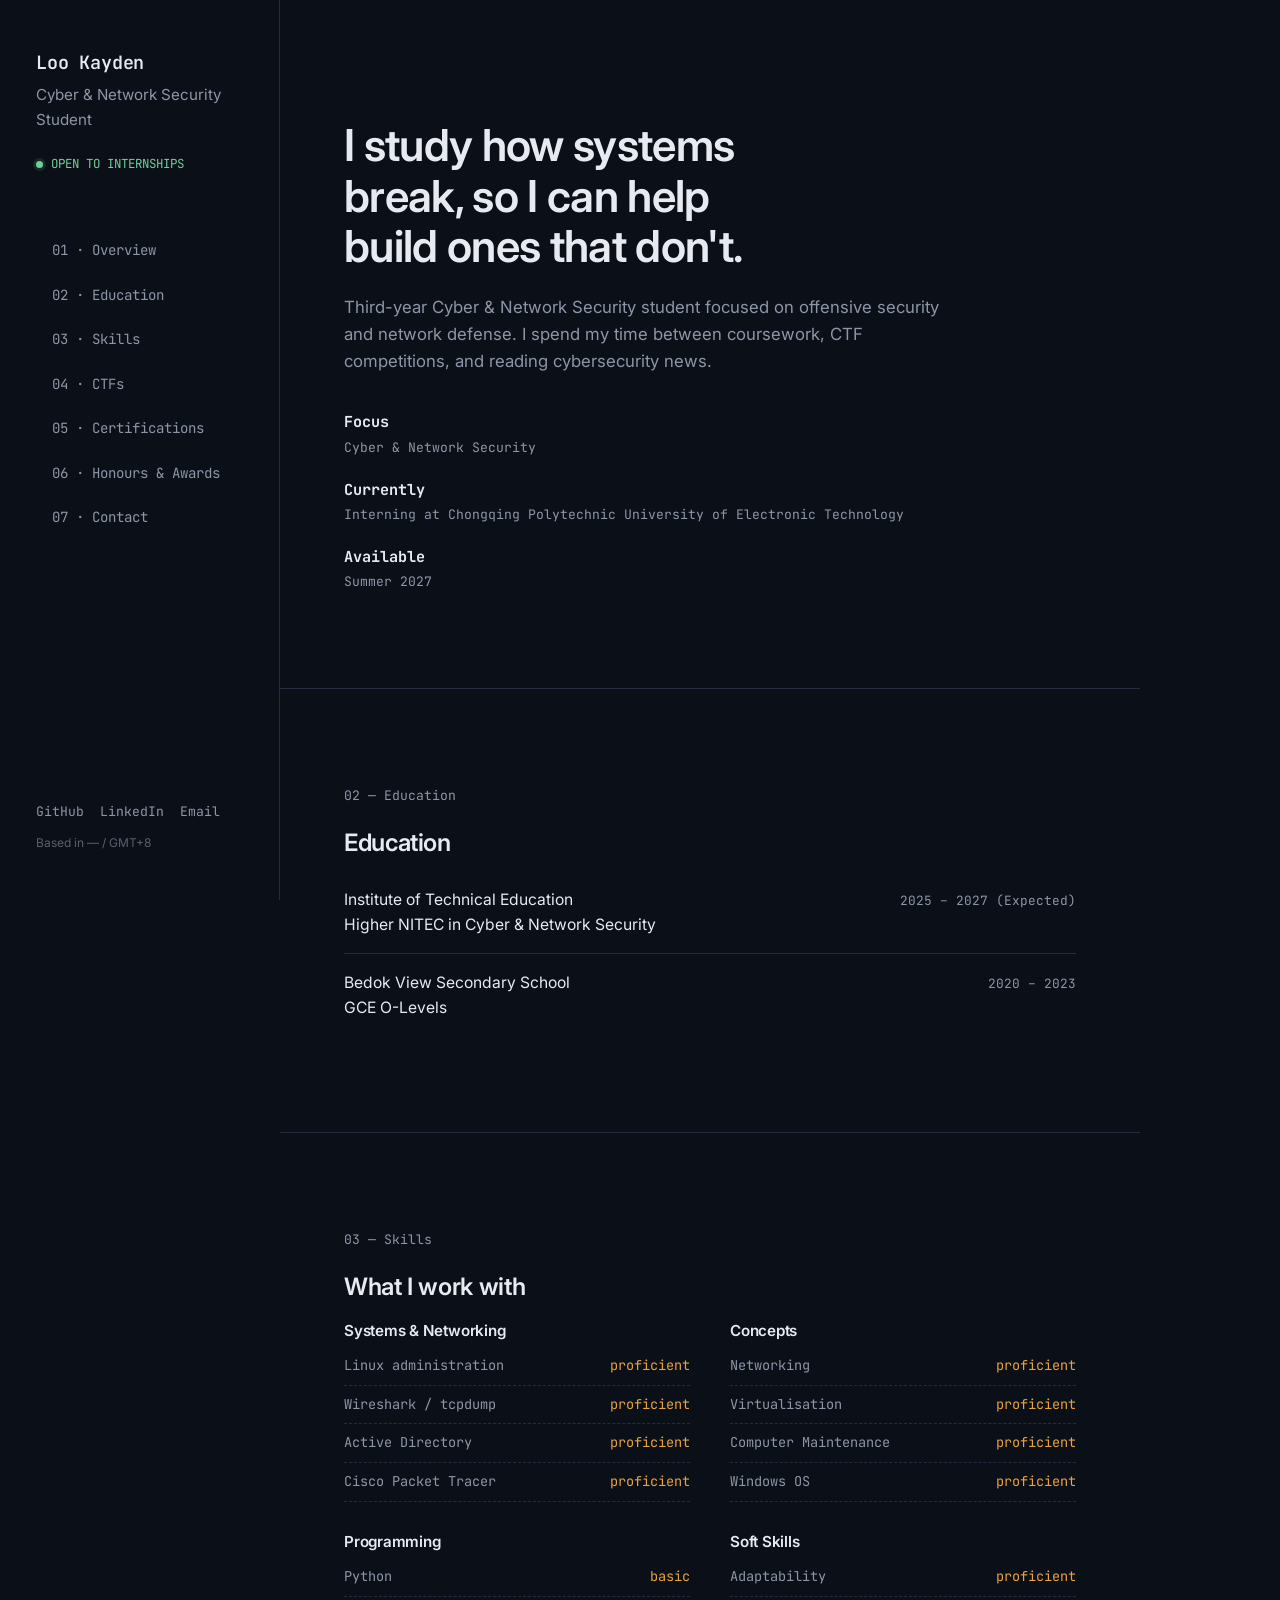
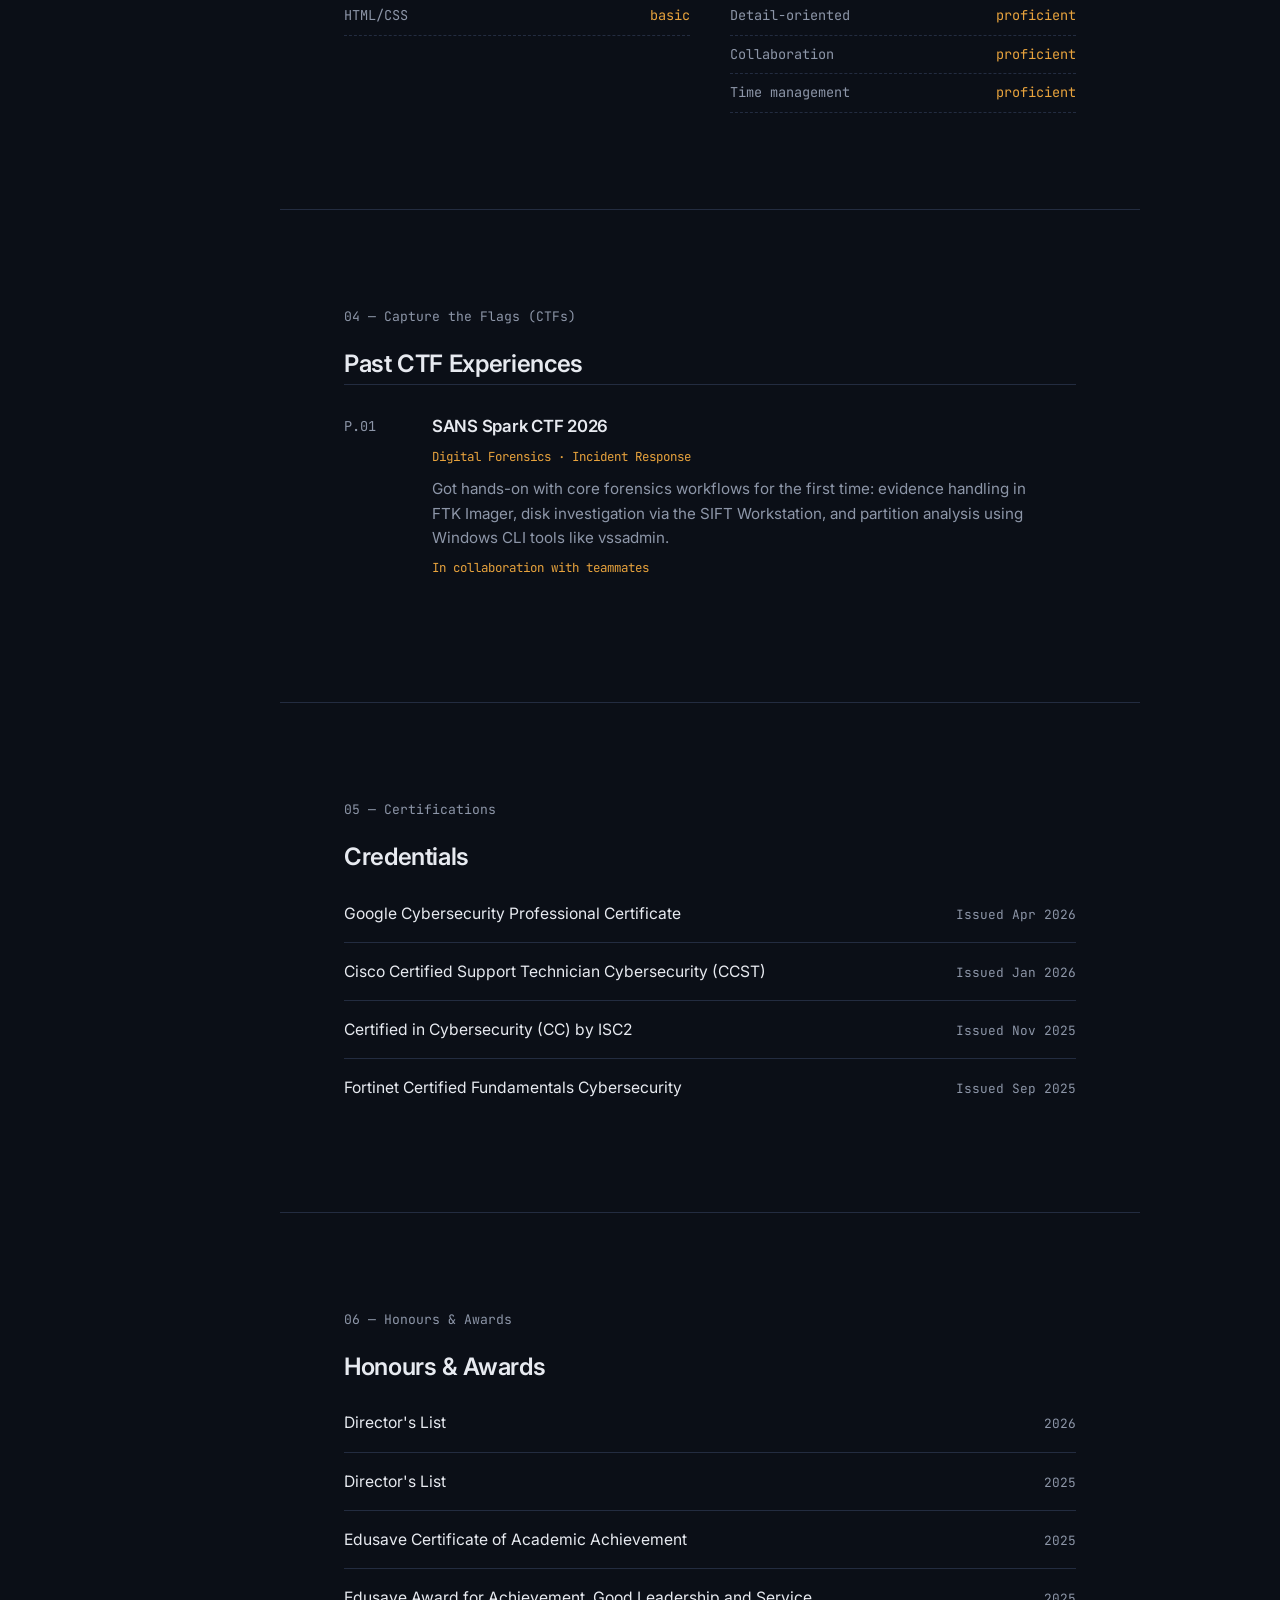
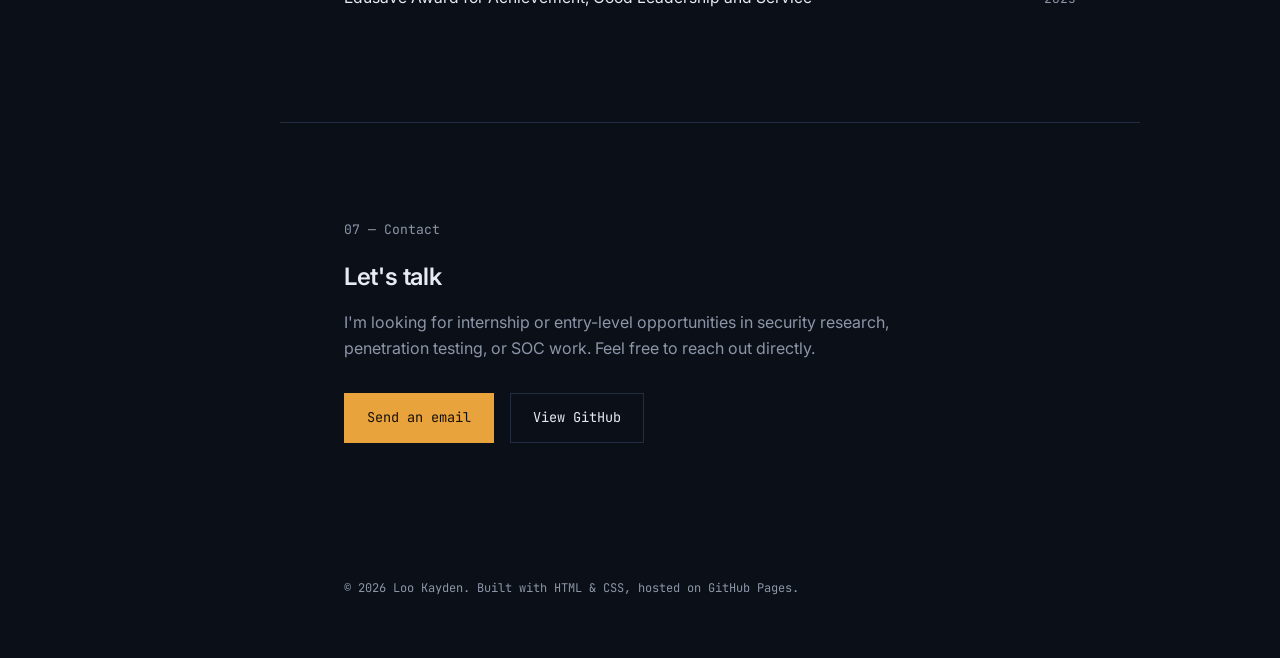
==== index.html @ c2c43629 "Add files via upload" ====
<!DOCTYPE html>
<html lang="en">
<head>
<meta charset="UTF-8">
<meta name="viewport" content="width=device-width, initial-scale=1.0">
<title>Loo Kayden - Cyber & Network Security Student</title>
<meta name="description" content="Portfolio of a cybersecurity student — projects, CTF writeups, and certifications.">
<link rel="preconnect" href="https://fonts.googleapis.com">
<link rel="preconnect" href="https://fonts.gstatic.com" crossorigin>
<link href="https://fonts.googleapis.com/css2?family=JetBrains+Mono:wght@400;500;600;700&family=Inter:wght@400;500;600&display=swap" rel="stylesheet">
<link rel="stylesheet" href="style.css">
</head>
<body>

<div class="layout">

  <!-- SIDEBAR -->
  <aside class="sidebar">
    <div>
      <div class="id-block">
        <div class="name">Loo Kayden</div>
        <div class="role">Cyber & Network Security Student</div>
      </div>
      <div class="status">
        <span class="dot"></span>
        OPEN TO INTERNSHIPS
      </div>

      <nav aria-label="Section navigation">
        <a href="#overview">01 · Overview</a>
        <a href="#education">02 · Education</a>
        <a href="#skills">03 · Skills</a>
        <a href="#projects">04 · CTFs</a>
        <a href="#certifications">05 · Certifications</a>
        <a href="#awards">06 · Honours & Awards</a>
        <a href="#contact">07 · Contact</a>
      </nav>
    </div>

    <div class="sidebar-footer">
      <div class="socials">
        <a href="https://github.com/wxiwxn" target="_blank" rel="noopener">GitHub</a>
        <a href="https://www.linkedin.com/in/kayden-loo" target="_blank" rel="noopener">LinkedIn</a>
        <a href="mailto:luweiwenkayden@gmail.com">Email</a>
      </div>
      <div class="note">Based in — / GMT+8</div>
    </div>
  </aside>

  <!-- MAIN -->
  <main>

    <section id="overview" class="hero">
      <h1>I study how systems break, so I can help build ones that don't.</h1>
      <p>
        Third-year Cyber &amp; Network Security student focused on offensive security
        and network defense. I spend my time between coursework, CTF competitions,
        and reading cybersecurity news.
      </p>

      <div class="hero-meta">
        <div><strong>Focus</strong>Cyber &amp; Network Security</div>
        <div><strong>Currently</strong>Interning at Chongqing Polytechnic University of Electronic Technology</div>
        <div><strong>Available</strong>Summer 2027</div>
      </div>
    </section>

    <section id="education">
      <div class="section-num">02 — Education</div>
      <h2>Education</h2>

      <div class="cert-list">
        <div class="cert">
          <div class="cert-name">Institute of Technical Education <br>
          Higher NITEC in Cyber &amp; Network Security</div>
          <div class="cert-meta">2025 – 2027 (Expected)</div>
        </div>
        <div class="cert">
          <div class="cert-name">Bedok View Secondary School <br>
            GCE O-Levels</div>
          <div class="cert-meta">2020 – 2023</div>
        </div>
      </div>
    </section>

    <section id="skills">
      <div class="section-num">03 — Skills</div>
      <h2>What I work with</h2>

      <div class="skills-grid">
        <div class="skill-group">
          <h3>Systems &amp; Networking</h3>
          <ul>
            <li>Linux administration <span class="level">proficient</span></li>
            <li>Wireshark / tcpdump <span class="level">proficient</span></li>
            <li>Active Directory <span class="level">proficient</span></li>
            <li>Cisco Packet Tracer <span class="level">proficient</span></li>
          </ul>
        </div>
        <div class="skill-group">
          <h3>Concepts</h3>
          <ul>
            <li>Networking <span class="level">proficient</span></li>
            <li>Virtualisation <span class="level">proficient</span></li>
            <li>Computer Maintenance <span class="level">proficient</span></li>
            <li>Windows OS <span class="level">proficient</span></li>
          </ul>
        </div>
        <div class="skill-group">
          <h3>Programming</h3>
          <ul>
            <li>Python <span class="level">basic</span></li>
            <li>HTML/CSS <span class="level">basic</span></li>
          </ul>
        </div>
        <div class="skill-group">
          <h3>Soft Skills</h3>
          <ul>
            <li>Adaptability <span class="level">proficient</span></li>
            <li>Detail-oriented <span class="level">proficient</span></li>
            <li>Collaboration <span class="level">proficient</span></li>
            <li>Time management <span class="level">proficient</span></li>
          </ul>
        </div>
      </div>
    </section>

    <section id="projects">
      <div class="section-num">04 — Capture the Flags (CTFs)</div>
      <h2>Past CTF Experiences</h2>

      <div class="entry">
        <div class="entry-id">P.01</div>
        <div>
          <h3>SANS Spark CTF 2026</h3>
          <div class="stack">Digital Forensics · Incident Response</div>
          <p>
            Got hands-on with core forensics workflows for the first time: evidence handling in FTK
            Imager, disk investigation via the SIFT Workstation, and partition analysis using Windows
            CLI tools like vssadmin.
          </p>
          <div class="stack">In collaboration with teammates</div>
        </div>
      </div>
    </section>

    <section id="certifications">
      <div class="section-num">05 — Certifications</div>
      <h2>Credentials</h2>

      <div class="cert-list">
                <div class="cert">
          <div class="cert-name">Google Cybersecurity Professional Certificate</div>
          <div class="cert-meta">Issued Apr 2026</div>
        </div>
        <div class="cert">
          <div class="cert-name">Cisco Certified Support Technician Cybersecurity (CCST)</div>
          <div class="cert-meta">Issued Jan 2026</div>
        </div>
                <div class="cert">
          <div class="cert-name">Certified in Cybersecurity (CC) by ISC2</div>
          <div class="cert-meta">Issued Nov 2025</div>
        </div>
        <div class="cert">
          <div class="cert-name">Fortinet Certified Fundamentals Cybersecurity</div>
          <div class="cert-meta">Issued Sep 2025</div>
        </div>
      </div>
    </section>

    <section id="awards">
      <div class="section-num">06 — Honours & Awards</div>
      <h2>Honours &amp; Awards</h2>

      <div class="cert-list">
        <div class="cert">
          <div class="cert-name">Director's List</div>
          <div class="cert-meta">2026</div>
        </div>
        <div class="cert">
          <div class="cert-name">Director's List</div>
          <div class="cert-meta">2025</div>
        </div>
        <div class="cert">
          <div class="cert-name">Edusave Certificate of Academic Achievement</div>
          <div class="cert-meta">2025</div>
        </div>
         <div class="cert">
          <div class="cert-name">Edusave Award for Achievement, Good Leadership and Service</div>
          <div class="cert-meta">2025</div>
        </div>
      </div>
    </section>

    <section id="contact" class="contact">
      <div class="section-num">07 — Contact</div>
      <h2>Let's talk</h2>
      <p>
        I'm looking for internship or entry-level opportunities in security research,
        penetration testing, or SOC work. Feel free to reach out directly.
      </p>
      <div class="contact-actions">
        <a class="btn primary" href="mailto:luweiwenkayden@gmail.com">Send an email</a>
        <a class="btn" href="https://github.com/wxiwxn" target="_blank" rel="noopener">View GitHub</a>
      </div>
    </section>

    <footer>
      © 2026 Loo Kayden. Built with HTML &amp; CSS, hosted on GitHub Pages.
    </footer>

  </main>
</div>

</body>
</html>
---- style.css ----
:root {
    --bg: #0B0F17;
    --panel: #121826;
    --panel-2: #161D2C;
    --text: #E7EAF0;
    --text-muted: #8D96A8;
    --line: #232C40;
    --accent: #E8A33D;
    --accent-dim: #E8A33D33;
    --good: #6FCF97;
    --mono: 'JetBrains Mono', ui-monospace, monospace;
    --sans: 'Inter', system-ui, sans-serif;
  }

  * { box-sizing: border-box; margin: 0; padding: 0; }

  html { scroll-behavior: smooth; }

  body {
    background: var(--bg);
    color: var(--text);
    font-family: var(--sans);
    line-height: 1.6;
    font-size: 16px;
    -webkit-font-smoothing: antialiased;
  }

  a { color: inherit; text-decoration: none; }

  ::selection { background: var(--accent-dim); color: var(--text); }

  :focus-visible {
    outline: 2px solid var(--accent);
    outline-offset: 3px;
  }

  .layout {
    display: grid;
    grid-template-columns: 280px 1fr;
    min-height: 100vh;
  }

  /* ---------- SIDEBAR ---------- */

  .sidebar {
    position: sticky;
    top: 0;
    height: 100vh;
    padding: 48px 36px;
    border-right: 1px solid var(--line);
    display: flex;
    flex-direction: column;
    justify-content: space-between;
  }

  .id-block .name {
    font-family: var(--mono);
    font-size: 1.15rem;
    font-weight: 600;
    letter-spacing: -0.01em;
  }

  .id-block .role {
    color: var(--text-muted);
    font-size: 0.95rem;
    margin-top: 6px;
  }

  .status {
    display: flex;
    align-items: center;
    gap: 8px;
    margin-top: 22px;
    font-family: var(--mono);
    font-size: 0.78rem;
    color: var(--good);
  }

  .status .dot {
    width: 7px;
    height: 7px;
    border-radius: 50%;
    background: var(--good);
    box-shadow: 0 0 0 3px #6fcf9722;
  }

  nav {
    margin-top: 56px;
    display: flex;
    flex-direction: column;
    gap: 4px;
  }

  nav a {
    font-family: var(--mono);
    font-size: 0.88rem;
    color: var(--text-muted);
    padding: 9px 0;
    border-left: 2px solid transparent;
    padding-left: 14px;
    transition: color 0.15s ease, border-color 0.15s ease;
  }

  nav a:hover, nav a:focus-visible {
    color: var(--text);
    border-left-color: var(--accent);
  }

  .sidebar-footer {
    display: flex;
    flex-direction: column;
    gap: 10px;
  }

  .socials {
    display: flex;
    gap: 16px;
    font-family: var(--mono);
    font-size: 0.82rem;
  }

  .socials a {
    color: var(--text-muted);
    border-bottom: 1px solid transparent;
  }

  .socials a:hover, .socials a:focus-visible {
    color: var(--accent);
    border-bottom-color: var(--accent);
  }

  .sidebar-footer .note {
    font-size: 0.75rem;
    color: var(--text-muted);
    opacity: 0.6;
  }

  /* ---------- MAIN ---------- */

  main { padding: 0; }

  section {
    padding: 96px 64px;
    border-bottom: 1px solid var(--line);
    max-width: 860px;
  }

  section:last-of-type { border-bottom: none; }

  .section-num {
    font-family: var(--mono);
    color: var(--text-muted);
    font-size: 0.82rem;
    margin-bottom: 18px;
  }

  h1, h2, h3 { font-weight: 600; letter-spacing: -0.015em; }

  /* Hero */

  .hero {
    padding-top: 120px;
    animation: rise 0.6s ease both;
  }

  @keyframes rise {
    from { opacity: 0; transform: translateY(10px); }
    to { opacity: 1; transform: translateY(0); }
  }

  .hero h1 {
    font-size: clamp(2rem, 4vw, 2.75rem);
    max-width: 15ch;
    line-height: 1.15;
  }

  .hero p {
    margin-top: 22px;
    color: var(--text-muted);
    max-width: 56ch;
    font-size: 1.05rem;
  }

.hero-meta {
    margin-top: 36px;
    display: flex;
    flex-direction: column;
    gap: 20px;
    font-family: var(--mono);
    font-size: 0.82rem;
    color: var(--text-muted);
    flex-wrap: wrap;
}

  .hero-meta strong { color: var(--text); display: block; font-size: 0.95rem; margin-bottom: 2px; }

  /* Skills */

  .skills-grid {
    display: grid;
    grid-template-columns: repeat(2, 1fr);
    gap: 28px 40px;
    margin-top: 12px;
  }

  .skill-group h3 {
    font-size: 0.95rem;
    margin-bottom: 12px;
  }

  .skill-group ul {
    list-style: none;
    display: flex;
    flex-direction: column;
    gap: 8px;
  }

  .skill-group li {
    font-family: var(--mono);
    font-size: 0.85rem;
    color: var(--text-muted);
    display: flex;
    justify-content: space-between;
    border-bottom: 1px dashed var(--line);
    padding-bottom: 8px;
  }

  .skill-group li span.level {
    color: var(--accent);
  }

  /* Projects */

  .entry {
    display: grid;
    grid-template-columns: 64px 1fr;
    gap: 24px;
    padding: 28px 0;
    border-top: 1px solid var(--line);
  }

  .entry:first-of-type { border-top: none; padding-top: 8px; }

  .entry-id {
    font-family: var(--mono);
    color: var(--text-muted);
    font-size: 0.85rem;
    padding-top: 3px;
  }

  .entry h3 {
    font-size: 1.05rem;
  }

  .entry .stack {
    font-family: var(--mono);
    font-size: 0.78rem;
    color: var(--accent);
    margin-top: 8px;
  }

  .entry p {
    color: var(--text-muted);
    margin-top: 10px;
    max-width: 62ch;
    font-size: 0.95rem;
  }

  .entry .links {
    margin-top: 12px;
    display: flex;
    gap: 18px;
    font-family: var(--mono);
    font-size: 0.8rem;
  }

  .entry .links a {
    color: var(--text);
    border-bottom: 1px solid var(--line);
  }

  .entry .links a:hover, .entry .links a:focus-visible {
    color: var(--accent);
    border-bottom-color: var(--accent);
  }

  /* Certifications */

  .cert-list {
    margin-top: 8px;
    display: flex;
    flex-direction: column;
  }

  .cert {
    display: flex;
    justify-content: space-between;
    align-items: baseline;
    padding: 16px 0;
    border-top: 1px solid var(--line);
    gap: 20px;
    flex-wrap: wrap;
  }

  .cert:first-child { border-top: none; }

  .cert .cert-name { font-size: 0.98rem; }

  .cert .cert-meta {
    font-family: var(--mono);
    font-size: 0.8rem;
    color: var(--text-muted);
    white-space: nowrap;
  }

  /* Contact */

  .contact p {
    color: var(--text-muted);
    max-width: 56ch;
    margin-top: 14px;
  }

  .contact-actions {
    margin-top: 32px;
    display: flex;
    gap: 16px;
    flex-wrap: wrap;
  }

  .btn {
    font-family: var(--mono);
    font-size: 0.85rem;
    padding: 13px 22px;
    border: 1px solid var(--line);
    display: inline-block;
  }

  .btn.primary {
    background: var(--accent);
    color: #16110A;
    border-color: var(--accent);
  }

  .btn:hover, .btn:focus-visible {
    border-color: var(--accent);
  }

  footer {
    padding: 40px 64px 60px;
    font-family: var(--mono);
    font-size: 0.75rem;
    color: var(--text-muted);
    max-width: 860px;
  }

  /* ---------- MOBILE NAV TOGGLE ---------- */

  .mobile-bar { display: none; }

  /* ---------- RESPONSIVE ---------- */

  @media (max-width: 900px) {
    .layout { grid-template-columns: 1fr; }

    .sidebar {
      position: relative;
      height: auto;
      border-right: none;
      border-bottom: 1px solid var(--line);
      padding: 28px 24px;
    }

    nav {
      margin-top: 28px;
      flex-direction: row;
      flex-wrap: wrap;
      gap: 4px 18px;
    }

    nav a { padding-left: 0; border-left: none; padding: 4px 0; border-bottom: 2px solid transparent; }
    nav a:hover, nav a:focus-visible { border-left: none; border-bottom-color: var(--accent); }

    .sidebar-footer { margin-top: 28px; }

    section { padding: 64px 24px; }

    .hero { padding-top: 20px; }

    .skills-grid { grid-template-columns: 1fr; }

    footer { padding: 32px 24px 48px; }
  }

  @media (prefers-reduced-motion: reduce) {
    html { scroll-behavior: auto; }
    .hero { animation: none; }
  }
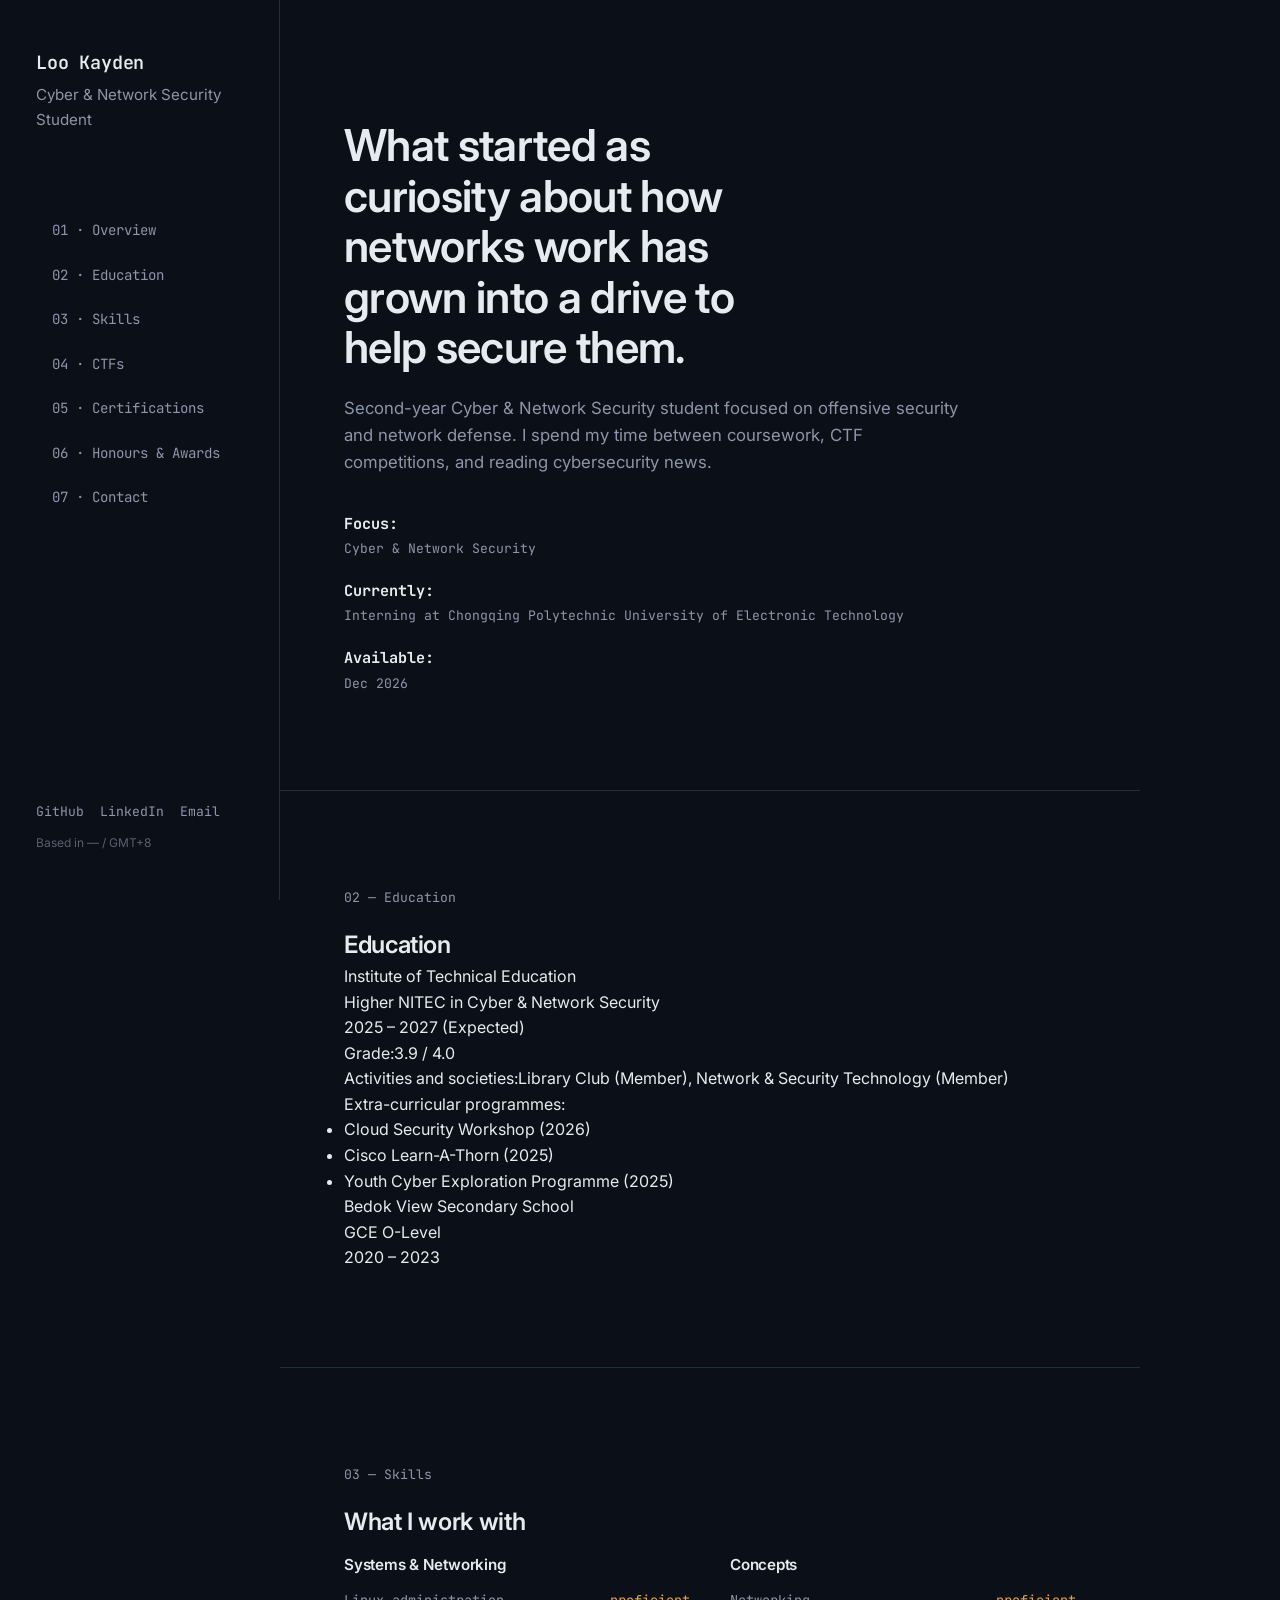
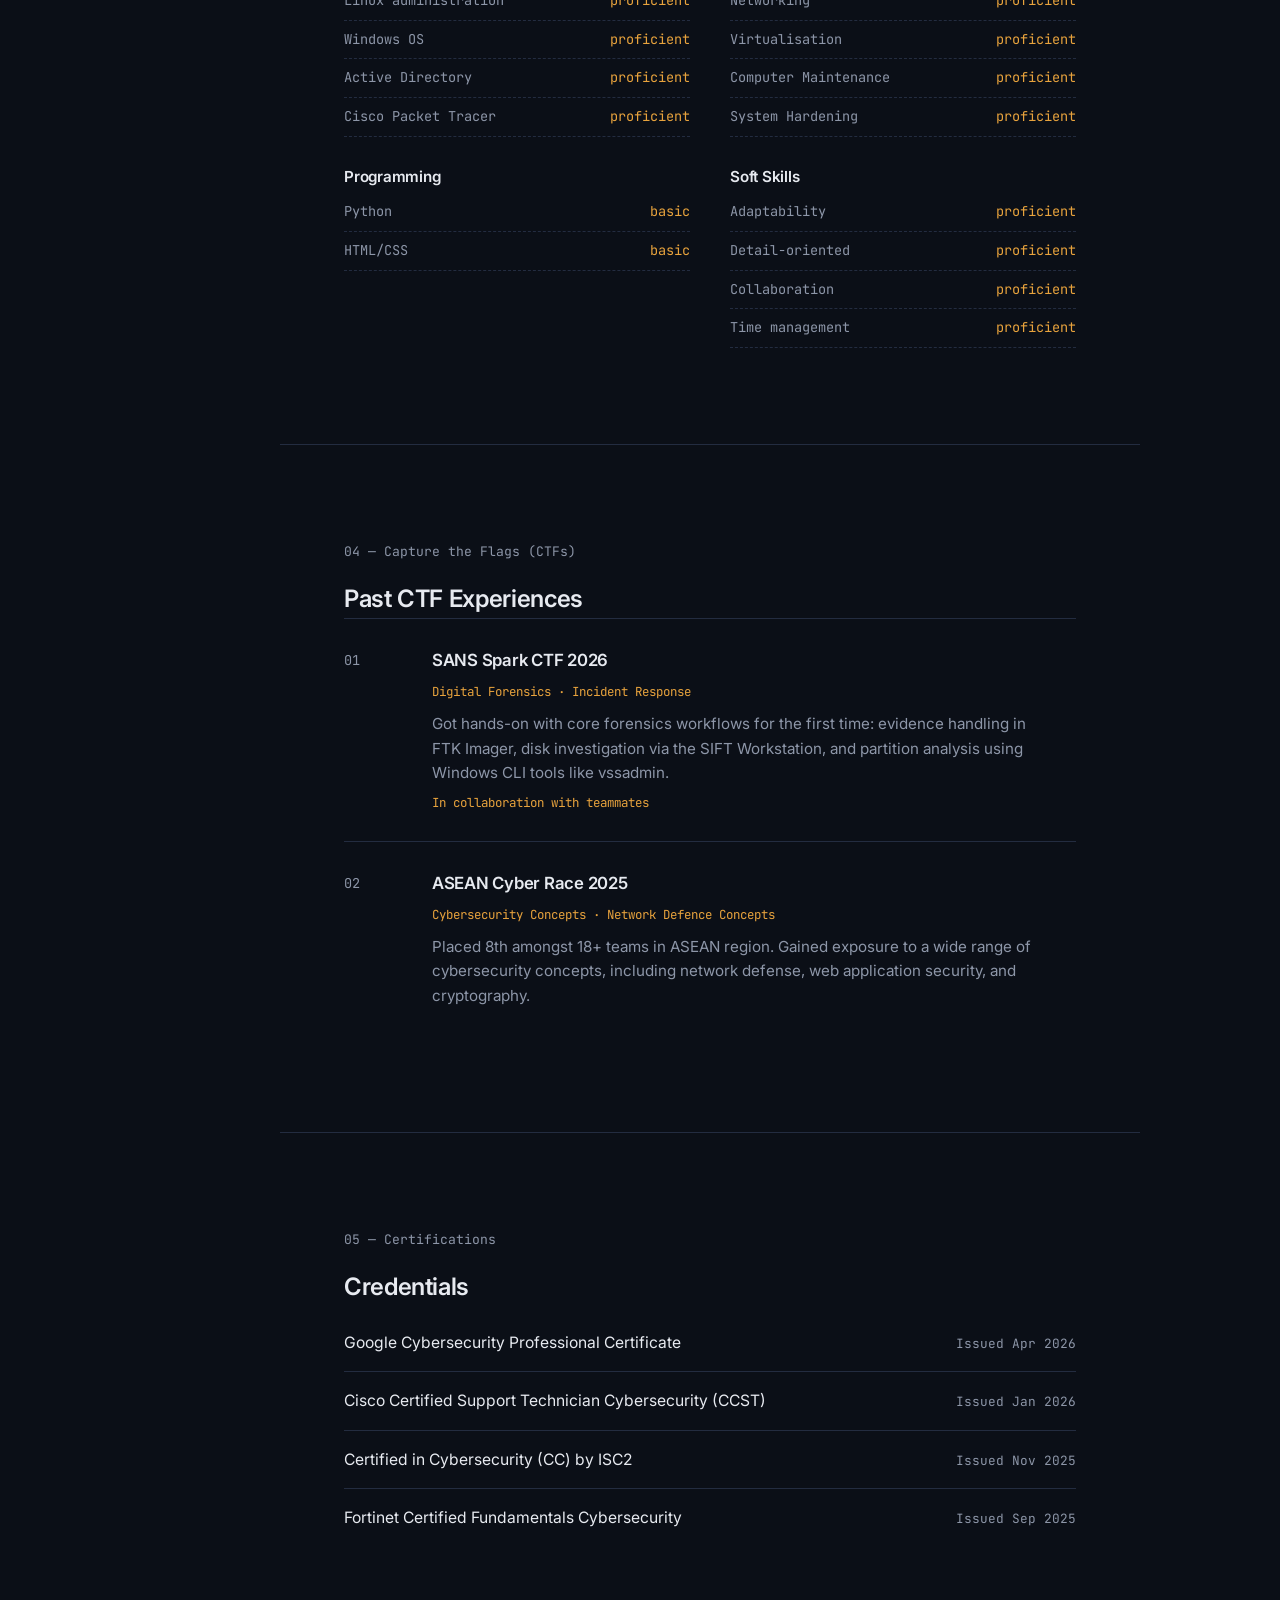
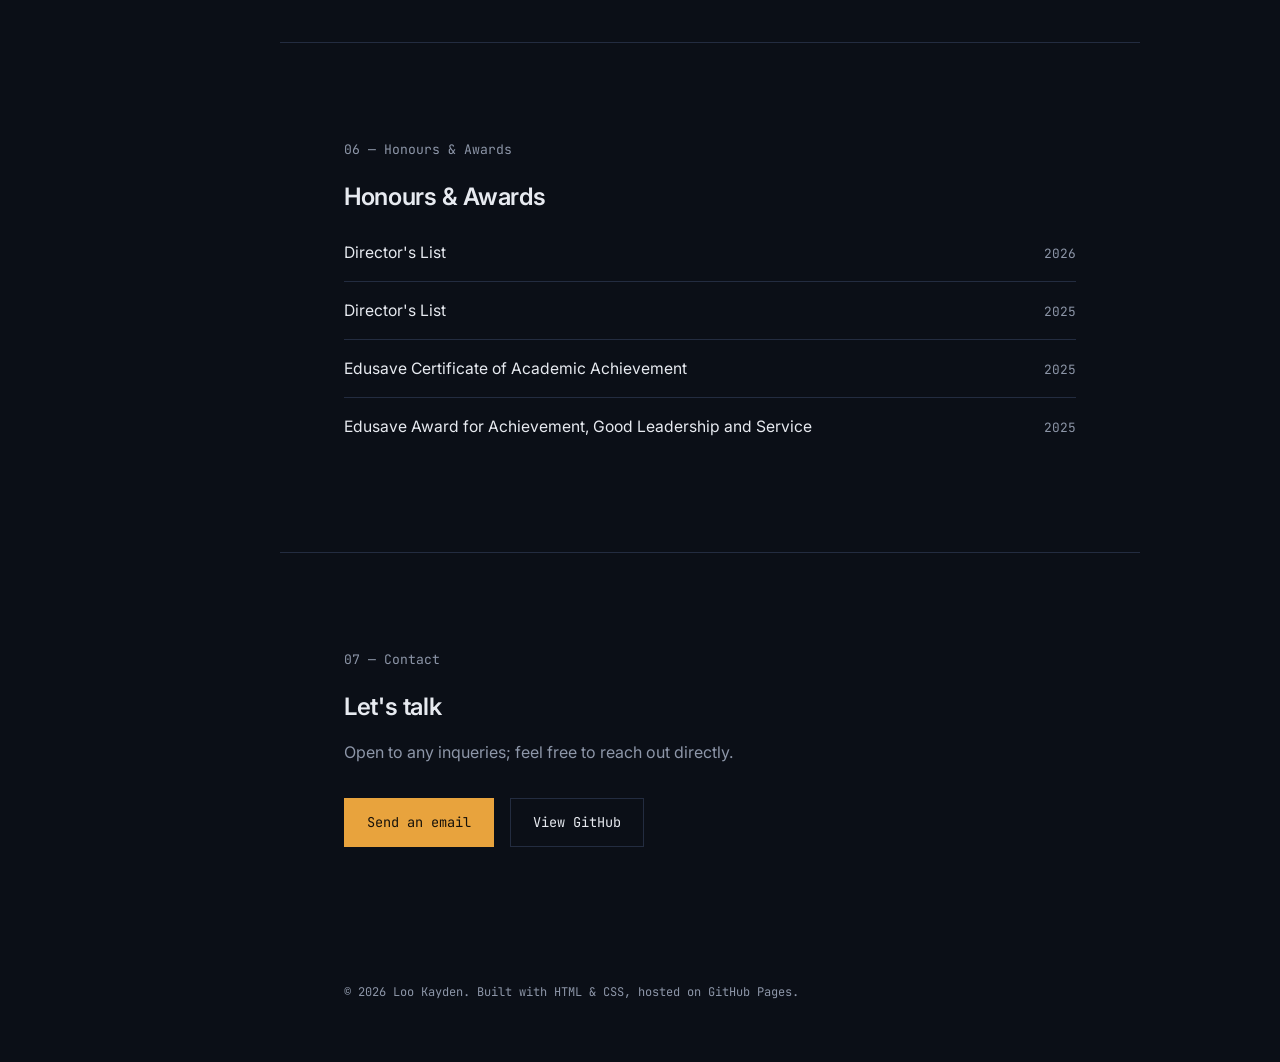
==== commit 0c6579eb: "Update index.html" ====
--- a/index.html
+++ b/index.html
@@ -22,8 +22,8 @@
         <div class="role">Cyber & Network Security Student</div>
       </div>
       <div class="status">
-        <span class="dot"></span>
-        OPEN TO INTERNSHIPS
+        <span class=""></span>
+        
       </div>
 
       <nav aria-label="Section navigation">
@@ -51,17 +51,17 @@
   <main>
 
     <section id="overview" class="hero">
-      <h1>I study how systems break, so I can help build ones that don't.</h1>
+      <h1>What started as curiosity about how networks work has grown into a drive to help secure them.</h1>
       <p>
-        Third-year Cyber &amp; Network Security student focused on offensive security
+        Second-year Cyber &amp; Network Security student focused on offensive security
         and network defense. I spend my time between coursework, CTF competitions,
         and reading cybersecurity news.
       </p>
 
       <div class="hero-meta">
-        <div><strong>Focus</strong>Cyber &amp; Network Security</div>
-        <div><strong>Currently</strong>Interning at Chongqing Polytechnic University of Electronic Technology</div>
-        <div><strong>Available</strong>Summer 2027</div>
+        <div><strong>Focus:</strong>Cyber &amp; Network Security</div>
+        <div><strong>Currently:</strong>Interning at Chongqing Polytechnic University of Electronic Technology</div>
+        <div><strong>Available:</strong>Dec 2026</div>
       </div>
     </section>
 
@@ -69,16 +69,29 @@
       <div class="section-num">02 — Education</div>
       <h2>Education</h2>
 
-      <div class="cert-list">
-        <div class="cert">
-          <div class="cert-name">Institute of Technical Education <br>
-          Higher NITEC in Cyber &amp; Network Security</div>
-          <div class="cert-meta">2025 – 2027 (Expected)</div>
-        </div>
-        <div class="cert">
-          <div class="cert-name">Bedok View Secondary School <br>
-            GCE O-Levels</div>
-          <div class="cert-meta">2020 – 2023</div>
+      <div class="edu-list">
+        <div class="edu-entry">
+          <div class="edu-name">Institute of Technical Education</div>
+          <div class="edu-role">Higher NITEC in Cyber &amp; Network Security</div>
+          <div class="edu-meta">2025 – 2027 (Expected)</div>
+
+          <div class="edu-detail"><span class="edu-label">Grade:</span>3.9 / 4.0</div>
+          <div class="edu-detail"><span class="edu-label">Activities and societies:</span>Library Club (Member), Network &amp; Security Technology (Member)</div>
+
+          <div class="edu-group">
+            <div class="edu-label">Extra-curricular programmes:</div>
+            <ul>
+              <li>Cloud Security Workshop (2026)</li>
+              <li>Cisco Learn-A-Thorn (2025)</li>
+              <li>Youth Cyber Exploration Programme (2025)</li>
+            </ul>
+          </div>
+        </div>
+
+        <div class="edu-entry">
+          <div class="edu-name">Bedok View Secondary School</div>
+          <div class="edu-role">GCE O-Level</div>
+          <div class="edu-meta">2020 – 2023</div>
         </div>
       </div>
     </section>
@@ -92,7 +105,7 @@
           <h3>Systems &amp; Networking</h3>
           <ul>
             <li>Linux administration <span class="level">proficient</span></li>
-            <li>Wireshark / tcpdump <span class="level">proficient</span></li>
+            <li>Windows OS<span class="level">proficient</span></li>
             <li>Active Directory <span class="level">proficient</span></li>
             <li>Cisco Packet Tracer <span class="level">proficient</span></li>
           </ul>
@@ -103,7 +116,7 @@
             <li>Networking <span class="level">proficient</span></li>
             <li>Virtualisation <span class="level">proficient</span></li>
             <li>Computer Maintenance <span class="level">proficient</span></li>
-            <li>Windows OS <span class="level">proficient</span></li>
+            <li>System Hardening <span class="level">proficient</span></li>
           </ul>
         </div>
         <div class="skill-group">
@@ -130,7 +143,7 @@
       <h2>Past CTF Experiences</h2>
 
       <div class="entry">
-        <div class="entry-id">P.01</div>
+        <div class="entry-id">01</div>
         <div>
           <h3>SANS Spark CTF 2026</h3>
           <div class="stack">Digital Forensics · Incident Response</div>
@@ -142,6 +155,18 @@
           <div class="stack">In collaboration with teammates</div>
         </div>
       </div>
+      <div class="entry">
+        <div class="entry-id">02</div>
+        <div>
+          <h3>ASEAN Cyber Race 2025</h3>
+          <div class="stack">Cybersecurity Concepts · Network Defence Concepts</div>
+          <p>
+            Placed 8th amongst 18+ teams in ASEAN region. 
+            Gained exposure to a wide range of cybersecurity concepts,
+            including network defense, web application security, and cryptography.
+          </p>
+        </div>
+      </div>
     </section>
 
     <section id="certifications">
@@ -196,8 +221,7 @@
       <div class="section-num">07 — Contact</div>
       <h2>Let's talk</h2>
       <p>
-        I'm looking for internship or entry-level opportunities in security research,
-        penetration testing, or SOC work. Feel free to reach out directly.
+        Open to any inqueries; feel free to reach out directly.
       </p>
       <div class="contact-actions">
         <a class="btn primary" href="mailto:luweiwenkayden@gmail.com">Send an email</a>
@@ -213,4 +237,4 @@
 </div>
 
 </body>
-</html>+</html>
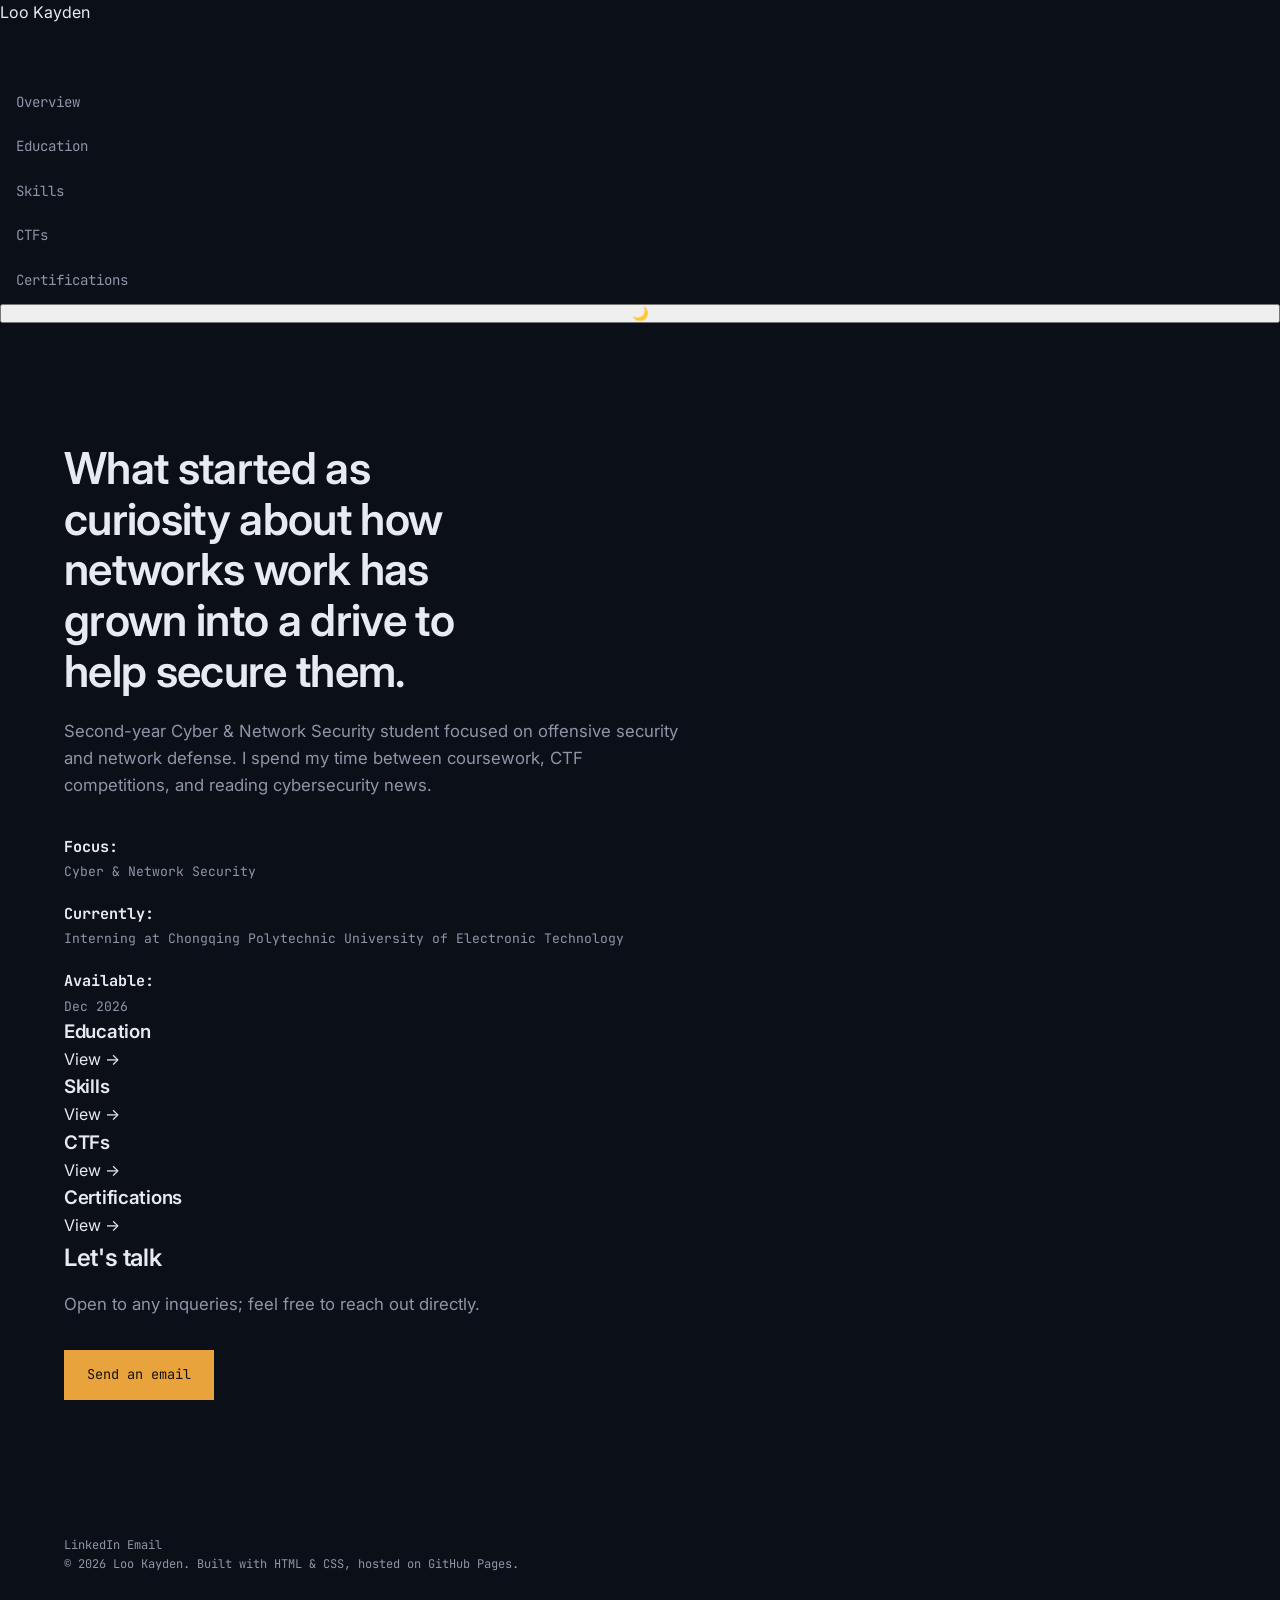
==== commit 7820130e: "Update index.html" ====
--- a/index.html
+++ b/index.html
@@ -3,238 +3,89 @@
 <head>
 <meta charset="UTF-8">
 <meta name="viewport" content="width=device-width, initial-scale=1.0">
-<title>Loo Kayden - Cyber & Network Security Student</title>
+<title>Loo Kayden — Cyber & Network Security Student</title>
 <meta name="description" content="Portfolio of a cybersecurity student — projects, CTF writeups, and certifications.">
 <link rel="preconnect" href="https://fonts.googleapis.com">
 <link rel="preconnect" href="https://fonts.gstatic.com" crossorigin>
 <link href="https://fonts.googleapis.com/css2?family=JetBrains+Mono:wght@400;500;600;700&family=Inter:wght@400;500;600&display=swap" rel="stylesheet">
 <link rel="stylesheet" href="style.css">
+<script>
+  (function () {
+    try {
+      var t = localStorage.getItem('kayden-theme') || 'dark';
+      document.documentElement.setAttribute('data-theme', t);
+    } catch (e) {}
+  })();
+</script>
 </head>
 <body>
 
-<div class="layout">
+<header class="site-header">
+  <a href="index.html" class="brand">Loo Kayden</a>
+  <nav class="top-nav" aria-label="Primary navigation">
+    <a href="index.html" class="active">Overview</a>
+    <a href="education.html">Education</a>
+    <a href="skills.html">Skills</a>
+    <a href="projects.html">CTFs</a>
+    <a href="certifications.html">Certifications</a>
+    <button id="theme-toggle" class="theme-toggle" aria-label="Switch theme">🌙</button>
+  </nav>
+</header>
 
-  <!-- SIDEBAR -->
-  <aside class="sidebar">
-    <div>
-      <div class="id-block">
-        <div class="name">Loo Kayden</div>
-        <div class="role">Cyber & Network Security Student</div>
-      </div>
-      <div class="status">
-        <span class=""></span>
-        
-      </div>
+<main>
+  <section class="page hero">
+    <h1>What started as curiosity about how networks work has grown into a drive to help secure them.</h1>
+    <p>
+      Second-year Cyber &amp; Network Security student focused on offensive security
+      and network defense. I spend my time between coursework, CTF competitions,
+      and reading cybersecurity news.
+    </p>
 
-      <nav aria-label="Section navigation">
-        <a href="#overview">01 · Overview</a>
-        <a href="#education">02 · Education</a>
-        <a href="#skills">03 · Skills</a>
-        <a href="#projects">04 · CTFs</a>
-        <a href="#certifications">05 · Certifications</a>
-        <a href="#awards">06 · Honours & Awards</a>
-        <a href="#contact">07 · Contact</a>
-      </nav>
+    <div class="hero-meta">
+      <div><strong>Focus:</strong>Cyber &amp; Network Security</div>
+      <div><strong>Currently:</strong>Interning at Chongqing Polytechnic University of Electronic Technology</div>
+      <div><strong>Available:</strong>Dec 2026</div>
     </div>
 
-    <div class="sidebar-footer">
-      <div class="socials">
-        <a href="https://github.com/wxiwxn" target="_blank" rel="noopener">GitHub</a>
-        <a href="https://www.linkedin.com/in/kayden-loo" target="_blank" rel="noopener">LinkedIn</a>
-        <a href="mailto:luweiwenkayden@gmail.com">Email</a>
-      </div>
-      <div class="note">Based in — / GMT+8</div>
+    <div class="explore-grid">
+      <a class="explore-card" href="education.html">
+        <h3>Education</h3>
+        <span class="arrow">View →</span>
+      </a>
+      <a class="explore-card" href="skills.html">
+        <h3>Skills</h3>
+        <span class="arrow">View →</span>
+      </a>
+      <a class="explore-card" href="projects.html">
+        <h3>CTFs</h3>
+        <span class="arrow">View →</span>
+      </a>
+      <a class="explore-card" href="certifications.html">
+        <h3>Certifications</h3>
+        <span class="arrow">View →</span>
+      </a>
     </div>
-  </aside>
 
-  <!-- MAIN -->
-  <main>
-
-    <section id="overview" class="hero">
-      <h1>What started as curiosity about how networks work has grown into a drive to help secure them.</h1>
-      <p>
-        Second-year Cyber &amp; Network Security student focused on offensive security
-        and network defense. I spend my time between coursework, CTF competitions,
-        and reading cybersecurity news.
-      </p>
-
-      <div class="hero-meta">
-        <div><strong>Focus:</strong>Cyber &amp; Network Security</div>
-        <div><strong>Currently:</strong>Interning at Chongqing Polytechnic University of Electronic Technology</div>
-        <div><strong>Available:</strong>Dec 2026</div>
-      </div>
-    </section>
-
-    <section id="education">
-      <div class="section-num">02 — Education</div>
-      <h2>Education</h2>
-
-      <div class="edu-list">
-        <div class="edu-entry">
-          <div class="edu-name">Institute of Technical Education</div>
-          <div class="edu-role">Higher NITEC in Cyber &amp; Network Security</div>
-          <div class="edu-meta">2025 – 2027 (Expected)</div>
-
-          <div class="edu-detail"><span class="edu-label">Grade:</span>3.9 / 4.0</div>
-          <div class="edu-detail"><span class="edu-label">Activities and societies:</span>Library Club (Member), Network &amp; Security Technology (Member)</div>
-
-          <div class="edu-group">
-            <div class="edu-label">Extra-curricular programmes:</div>
-            <ul>
-              <li>Cloud Security Workshop (2026)</li>
-              <li>Cisco Learn-A-Thorn (2025)</li>
-              <li>Youth Cyber Exploration Programme (2025)</li>
-            </ul>
-          </div>
-        </div>
-
-        <div class="edu-entry">
-          <div class="edu-name">Bedok View Secondary School</div>
-          <div class="edu-role">GCE O-Level</div>
-          <div class="edu-meta">2020 – 2023</div>
-        </div>
-      </div>
-    </section>
-
-    <section id="skills">
-      <div class="section-num">03 — Skills</div>
-      <h2>What I work with</h2>
-
-      <div class="skills-grid">
-        <div class="skill-group">
-          <h3>Systems &amp; Networking</h3>
-          <ul>
-            <li>Linux administration <span class="level">proficient</span></li>
-            <li>Windows OS<span class="level">proficient</span></li>
-            <li>Active Directory <span class="level">proficient</span></li>
-            <li>Cisco Packet Tracer <span class="level">proficient</span></li>
-          </ul>
-        </div>
-        <div class="skill-group">
-          <h3>Concepts</h3>
-          <ul>
-            <li>Networking <span class="level">proficient</span></li>
-            <li>Virtualisation <span class="level">proficient</span></li>
-            <li>Computer Maintenance <span class="level">proficient</span></li>
-            <li>System Hardening <span class="level">proficient</span></li>
-          </ul>
-        </div>
-        <div class="skill-group">
-          <h3>Programming</h3>
-          <ul>
-            <li>Python <span class="level">basic</span></li>
-            <li>HTML/CSS <span class="level">basic</span></li>
-          </ul>
-        </div>
-        <div class="skill-group">
-          <h3>Soft Skills</h3>
-          <ul>
-            <li>Adaptability <span class="level">proficient</span></li>
-            <li>Detail-oriented <span class="level">proficient</span></li>
-            <li>Collaboration <span class="level">proficient</span></li>
-            <li>Time management <span class="level">proficient</span></li>
-          </ul>
-        </div>
-      </div>
-    </section>
-
-    <section id="projects">
-      <div class="section-num">04 — Capture the Flags (CTFs)</div>
-      <h2>Past CTF Experiences</h2>
-
-      <div class="entry">
-        <div class="entry-id">01</div>
-        <div>
-          <h3>SANS Spark CTF 2026</h3>
-          <div class="stack">Digital Forensics · Incident Response</div>
-          <p>
-            Got hands-on with core forensics workflows for the first time: evidence handling in FTK
-            Imager, disk investigation via the SIFT Workstation, and partition analysis using Windows
-            CLI tools like vssadmin.
-          </p>
-          <div class="stack">In collaboration with teammates</div>
-        </div>
-      </div>
-      <div class="entry">
-        <div class="entry-id">02</div>
-        <div>
-          <h3>ASEAN Cyber Race 2025</h3>
-          <div class="stack">Cybersecurity Concepts · Network Defence Concepts</div>
-          <p>
-            Placed 8th amongst 18+ teams in ASEAN region. 
-            Gained exposure to a wide range of cybersecurity concepts,
-            including network defense, web application security, and cryptography.
-          </p>
-        </div>
-      </div>
-    </section>
-
-    <section id="certifications">
-      <div class="section-num">05 — Certifications</div>
-      <h2>Credentials</h2>
-
-      <div class="cert-list">
-                <div class="cert">
-          <div class="cert-name">Google Cybersecurity Professional Certificate</div>
-          <div class="cert-meta">Issued Apr 2026</div>
-        </div>
-        <div class="cert">
-          <div class="cert-name">Cisco Certified Support Technician Cybersecurity (CCST)</div>
-          <div class="cert-meta">Issued Jan 2026</div>
-        </div>
-                <div class="cert">
-          <div class="cert-name">Certified in Cybersecurity (CC) by ISC2</div>
-          <div class="cert-meta">Issued Nov 2025</div>
-        </div>
-        <div class="cert">
-          <div class="cert-name">Fortinet Certified Fundamentals Cybersecurity</div>
-          <div class="cert-meta">Issued Sep 2025</div>
-        </div>
-      </div>
-    </section>
-
-    <section id="awards">
-      <div class="section-num">06 — Honours & Awards</div>
-      <h2>Honours &amp; Awards</h2>
-
-      <div class="cert-list">
-        <div class="cert">
-          <div class="cert-name">Director's List</div>
-          <div class="cert-meta">2026</div>
-        </div>
-        <div class="cert">
-          <div class="cert-name">Director's List</div>
-          <div class="cert-meta">2025</div>
-        </div>
-        <div class="cert">
-          <div class="cert-name">Edusave Certificate of Academic Achievement</div>
-          <div class="cert-meta">2025</div>
-        </div>
-         <div class="cert">
-          <div class="cert-name">Edusave Award for Achievement, Good Leadership and Service</div>
-          <div class="cert-meta">2025</div>
-        </div>
-      </div>
-    </section>
-
-    <section id="contact" class="contact">
-      <div class="section-num">07 — Contact</div>
+    <div class="page-block contact">
       <h2>Let's talk</h2>
       <p>
         Open to any inqueries; feel free to reach out directly.
       </p>
       <div class="contact-actions">
         <a class="btn primary" href="mailto:luweiwenkayden@gmail.com">Send an email</a>
-        <a class="btn" href="https://github.com/wxiwxn" target="_blank" rel="noopener">View GitHub</a>
       </div>
-    </section>
+    </div>
+  </section>
+</main>
 
-    <footer>
-      © 2026 Loo Kayden. Built with HTML &amp; CSS, hosted on GitHub Pages.
-    </footer>
+<footer class="site-footer">
+  <div class="footer-socials">
+    <a href="https://www.linkedin.com/in/kayden-loo" target="_blank" rel="noopener">LinkedIn</a>
+    <a href="mailto:luweiwenkayden@gmail.com">Email</a>
+  </div>
+  <p>© 2026 Loo Kayden. Built with HTML &amp; CSS, hosted on GitHub Pages.</p>
+</footer>
 
-  </main>
-</div>
-
+<script src="site.js" defer></script>
 </body>
 </html>
--- a/style.css
+++ b/style.css
@@ -313,6 +313,84 @@
     white-space: nowrap;
   }
 
+  /* Education */
+
+  .edu-list {
+    margin-top: 8px;
+    display: flex;
+    flex-direction: column;
+  }
+
+  .edu-entry {
+    padding: 28px 0;
+    border-top: 1px solid var(--line);
+  }
+
+  .edu-entry:first-child { border-top: none; padding-top: 8px; }
+
+  .edu-name {
+    font-size: 1rem;
+    font-weight: 600;
+  }
+
+  .edu-role {
+    color: var(--text-muted);
+    font-size: 0.95rem;
+    margin-top: 4px;
+  }
+
+  .edu-meta {
+    font-family: var(--mono);
+    font-size: 0.8rem;
+    color: var(--text-muted);
+    margin-top: 8px;
+  }
+
+  .edu-detail {
+    margin-top: 16px;
+    font-size: 0.9rem;
+    color: var(--text-muted);
+  }
+
+  .edu-detail .edu-label {
+    color: var(--text);
+    font-weight: 500;
+    margin-right: 8px;
+  }
+
+  .edu-group {
+    margin-top: 18px;
+  }
+
+  .edu-group .edu-label {
+    display: block;
+    font-size: 0.85rem;
+    color: var(--text);
+    font-weight: 500;
+    margin-bottom: 10px;
+  }
+
+  .edu-group ul {
+    list-style: none;
+    display: flex;
+    flex-direction: column;
+    gap: 8px;
+  }
+
+  .edu-group li {
+    font-size: 0.88rem;
+    color: var(--text-muted);
+    padding-left: 16px;
+    position: relative;
+  }
+
+  .edu-group li::before {
+    content: "•";
+    position: absolute;
+    left: 0;
+    color: var(--accent);
+  }
+
   /* Contact */
 
   .contact p {
@@ -395,4 +473,4 @@
   @media (prefers-reduced-motion: reduce) {
     html { scroll-behavior: auto; }
     .hero { animation: none; }
-  }+  }
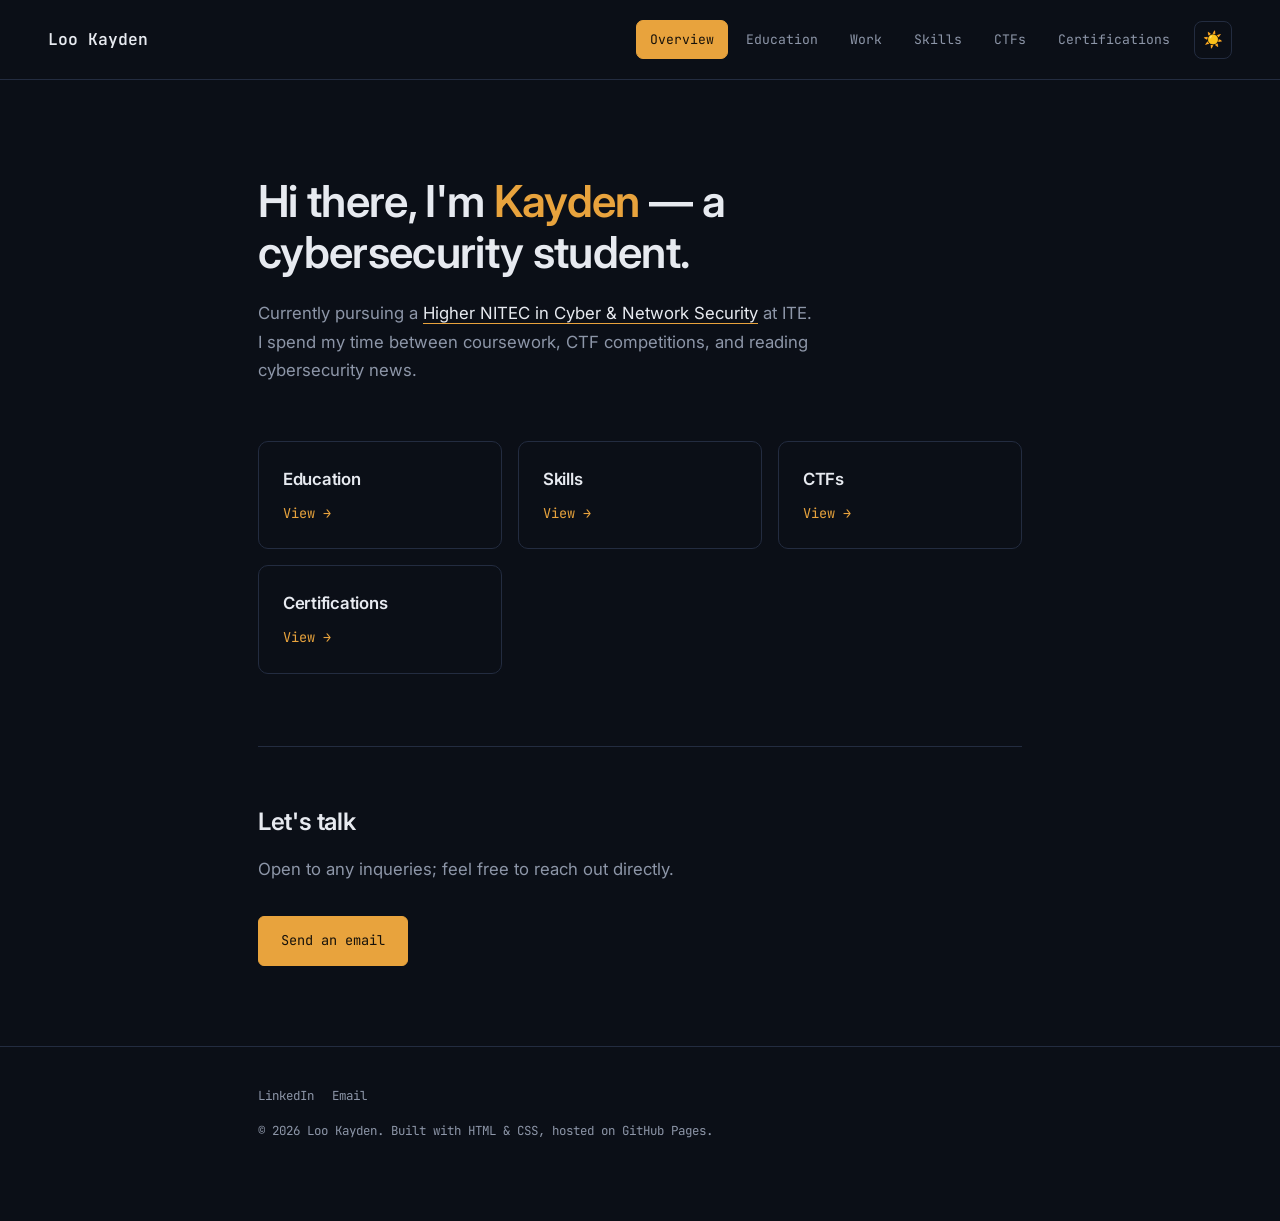
==== commit 33bde585: "Update index.html" ====
--- a/index.html
+++ b/index.html
@@ -25,6 +25,7 @@
   <nav class="top-nav" aria-label="Primary navigation">
     <a href="index.html" class="active">Overview</a>
     <a href="education.html">Education</a>
+    <a href="work.html">Work</a>
     <a href="skills.html">Skills</a>
     <a href="projects.html">CTFs</a>
     <a href="certifications.html">Certifications</a>
@@ -34,18 +35,11 @@
 
 <main>
   <section class="page hero">
-    <h1>What started as curiosity about how networks work has grown into a drive to help secure them.</h1>
+    <h1>Hi there, I'm <span class="accent-text">Kayden</span> — a cybersecurity student.</h1>
     <p>
-      Second-year Cyber &amp; Network Security student focused on offensive security
-      and network defense. I spend my time between coursework, CTF competitions,
-      and reading cybersecurity news.
+      Currently pursuing a <a href="education.html">Higher NITEC in Cyber &amp; Network Security</a> at ITE.<br>
+      I spend my time between coursework, CTF competitions, and reading cybersecurity news.
     </p>
-
-    <div class="hero-meta">
-      <div><strong>Focus:</strong>Cyber &amp; Network Security</div>
-      <div><strong>Currently:</strong>Interning at Chongqing Polytechnic University of Electronic Technology</div>
-      <div><strong>Available:</strong>Dec 2026</div>
-    </div>
 
     <div class="explore-grid">
       <a class="explore-card" href="education.html">
--- a/style.css
+++ b/style.css
@@ -1,476 +1,542 @@
 :root {
-    --bg: #0B0F17;
-    --panel: #121826;
-    --panel-2: #161D2C;
-    --text: #E7EAF0;
-    --text-muted: #8D96A8;
-    --line: #232C40;
-    --accent: #E8A33D;
-    --accent-dim: #E8A33D33;
-    --good: #6FCF97;
-    --mono: 'JetBrains Mono', ui-monospace, monospace;
-    --sans: 'Inter', system-ui, sans-serif;
+  --bg: #0B0F17;
+  --panel: #121826;
+  --panel-2: #161D2C;
+  --text: #E7EAF0;
+  --text-muted: #8D96A8;
+  --line: #232C40;
+  --accent: #E8A33D;
+  --accent-dim: #E8A33D33;
+  --good: #6FCF97;
+  --on-accent: #16110A;
+  --mono: 'JetBrains Mono', ui-monospace, monospace;
+  --sans: 'Inter', system-ui, sans-serif;
+}
+
+:root[data-theme="light"] {
+  --bg: #F7F5F1;
+  --panel: #FFFFFF;
+  --panel-2: #EFECE6;
+  --text: #14181F;
+  --text-muted: #5B6472;
+  --line: #DEDAD2;
+  --accent: #96530C;
+  --accent-dim: #96530C22;
+  --good: #2F9E64;
+  --on-accent: #FFFFFF;
+}
+
+* { box-sizing: border-box; margin: 0; padding: 0; }
+
+html { scroll-behavior: smooth; }
+
+body {
+  background: var(--bg);
+  color: var(--text);
+  font-family: var(--sans);
+  line-height: 1.6;
+  font-size: 16px;
+  -webkit-font-smoothing: antialiased;
+  transition: background-color 0.2s ease, color 0.2s ease;
+}
+
+a { color: inherit; text-decoration: none; }
+
+::selection { background: var(--accent-dim); color: var(--text); }
+
+:focus-visible {
+  outline: 2px solid var(--accent);
+  outline-offset: 3px;
+}
+
+/* ---------- HEADER / TOP NAV ---------- */
+
+.site-header {
+  position: sticky;
+  top: 0;
+  z-index: 20;
+  display: flex;
+  align-items: center;
+  justify-content: space-between;
+  gap: 24px;
+  padding: 20px 48px;
+  border-bottom: 1px solid var(--line);
+  background: var(--bg);
+  transition: background-color 0.2s ease, border-color 0.2s ease;
+}
+
+.brand {
+  font-family: var(--mono);
+  font-weight: 600;
+  font-size: 1.02rem;
+  color: var(--text);
+  white-space: nowrap;
+}
+
+.brand .tag { color: var(--accent); }
+
+.top-nav {
+  display: flex;
+  align-items: center;
+  gap: 4px;
+  flex-wrap: wrap;
+  justify-content: flex-end;
+}
+
+.top-nav a {
+  font-family: var(--mono);
+  font-size: 0.82rem;
+  color: var(--text-muted);
+  padding: 8px 13px;
+  border-radius: 7px;
+  border: 1px solid transparent;
+  transition: color 0.15s ease, border-color 0.15s ease, background-color 0.15s ease;
+}
+
+.top-nav a:hover, .top-nav a:focus-visible {
+  color: var(--text);
+  border-color: var(--line);
+}
+
+.top-nav a.active {
+  color: var(--on-accent);
+  background: var(--accent);
+  border-color: var(--accent);
+}
+
+.theme-toggle {
+  width: 38px;
+  height: 38px;
+  border-radius: 8px;
+  border: 1px solid var(--line);
+  background: transparent;
+  color: var(--text);
+  display: flex;
+  align-items: center;
+  justify-content: center;
+  cursor: pointer;
+  margin-left: 6px;
+  font-size: 1rem;
+  transition: border-color 0.15s ease, color 0.15s ease;
+}
+
+.theme-toggle:hover, .theme-toggle:focus-visible {
+  border-color: var(--accent);
+  color: var(--accent);
+}
+
+/* ---------- PAGE LAYOUT ---------- */
+
+main { display: block; }
+
+.page {
+  max-width: 860px;
+  margin: 0 auto;
+  padding: 96px 48px 80px;
+}
+
+.section-num {
+  font-family: var(--mono);
+  color: var(--text-muted);
+  font-size: 0.82rem;
+  margin-bottom: 18px;
+}
+
+h1, h2, h3 { font-weight: 600; letter-spacing: -0.015em; }
+
+/* Hero (index page) */
+
+.hero { animation: rise 0.6s ease both; }
+
+@keyframes rise {
+  from { opacity: 0; transform: translateY(10px); }
+  to { opacity: 1; transform: translateY(0); }
+}
+
+.hero h1 {
+  font-size: clamp(2rem, 4vw, 2.75rem);
+  max-width: 18ch;
+  line-height: 1.15;
+}
+
+.hero p {
+  margin-top: 22px;
+  color: var(--text-muted);
+  max-width: 60ch;
+  font-size: 1.05rem;
+  line-height: 1.7;
+}
+
+.hero .accent-text { color: var(--accent); }
+
+.hero p a {
+  color: var(--text);
+  border-bottom: 1px solid var(--accent);
+}
+
+.hero p a:hover, .hero p a:focus-visible {
+  color: var(--accent);
+}
+
+.hero-meta {
+  margin-top: 36px;
+  display: flex;
+  flex-direction: column;
+  gap: 20px;
+  font-family: var(--mono);
+  font-size: 0.82rem;
+  color: var(--text-muted);
+  flex-wrap: wrap;
+}
+
+.hero-meta strong { color: var(--text); display: block; font-size: 0.95rem; margin-bottom: 2px; }
+
+/* Explore grid (index page links to other pages) */
+
+.explore-grid {
+  display: grid;
+  grid-template-columns: repeat(auto-fill, minmax(220px, 1fr));
+  gap: 16px;
+  margin-top: 56px;
+}
+
+.explore-card {
+  border: 1px solid var(--line);
+  border-radius: 10px;
+  padding: 24px;
+  display: flex;
+  flex-direction: column;
+  gap: 10px;
+  transition: border-color 0.15s ease, transform 0.15s ease;
+}
+
+.explore-card:hover, .explore-card:focus-visible {
+  border-color: var(--accent);
+  transform: translateY(-2px);
+}
+
+.explore-card .num {
+  font-family: var(--mono);
+  color: var(--text-muted);
+  font-size: 0.78rem;
+}
+
+.explore-card h3 { font-size: 1.05rem; }
+
+.explore-card .arrow {
+  margin-top: auto;
+  color: var(--accent);
+  font-family: var(--mono);
+  font-size: 0.85rem;
+}
+
+/* Skills */
+
+.skills-grid {
+  display: grid;
+  grid-template-columns: repeat(2, 1fr);
+  gap: 28px 40px;
+  margin-top: 12px;
+}
+
+.skill-group h3 {
+  font-size: 0.95rem;
+  margin-bottom: 12px;
+}
+
+.skill-group ul {
+  list-style: none;
+  display: flex;
+  flex-direction: column;
+  gap: 8px;
+}
+
+.skill-group li {
+  font-family: var(--mono);
+  font-size: 0.85rem;
+  color: var(--text-muted);
+  display: flex;
+  justify-content: space-between;
+  border-bottom: 1px dashed var(--line);
+  padding-bottom: 8px;
+}
+
+.skill-group li span.level { color: var(--accent); }
+
+/* Projects */
+
+.entry {
+  display: grid;
+  grid-template-columns: 64px 1fr;
+  gap: 24px;
+  padding: 28px 0;
+  border-top: 1px solid var(--line);
+}
+
+.entry:first-of-type { border-top: none; padding-top: 8px; }
+
+.entry--plain { grid-template-columns: 1fr; }
+
+.entry-id {
+  font-family: var(--mono);
+  color: var(--text-muted);
+  font-size: 0.85rem;
+  padding-top: 3px;
+}
+
+.entry h3 { font-size: 1.05rem; }
+
+.entry .stack {
+  font-family: var(--mono);
+  font-size: 0.78rem;
+  color: var(--accent);
+  margin-top: 8px;
+}
+
+.entry p {
+  color: var(--text-muted);
+  margin-top: 10px;
+  max-width: 62ch;
+  font-size: 0.95rem;
+}
+
+.entry .links {
+  margin-top: 12px;
+  display: flex;
+  gap: 18px;
+  font-family: var(--mono);
+  font-size: 0.8rem;
+}
+
+.entry .links a {
+  color: var(--text);
+  border-bottom: 1px solid var(--line);
+}
+
+.entry .links a:hover, .entry .links a:focus-visible {
+  color: var(--accent);
+  border-bottom-color: var(--accent);
+}
+
+/* Certifications / Awards */
+
+.cert-list {
+  margin-top: 8px;
+  display: flex;
+  flex-direction: column;
+}
+
+.cert {
+  display: flex;
+  justify-content: space-between;
+  align-items: baseline;
+  padding: 16px 0;
+  border-top: 1px solid var(--line);
+  gap: 20px;
+  flex-wrap: wrap;
+}
+
+.cert:first-child { border-top: none; }
+
+.cert .cert-name { font-size: 0.98rem; }
+
+.cert .cert-meta {
+  font-family: var(--mono);
+  font-size: 0.8rem;
+  color: var(--text-muted);
+  white-space: nowrap;
+}
+
+.cert-group + .cert-group { margin-top: 48px; }
+
+.cert-group h3 {
+  font-size: 0.95rem;
+  color: var(--text-muted);
+  margin-bottom: 4px;
+}
+
+.cert-type {
+  display: inline-block;
+  margin-left: 10px;
+  padding: 2px 9px;
+  border: 1px solid var(--line);
+  border-radius: 999px;
+  font-family: var(--mono);
+  font-size: 0.68rem;
+  color: var(--accent);
+  vertical-align: middle;
+  white-space: nowrap;
+}
+
+/* Education */
+
+.edu-list {
+  margin-top: 8px;
+  display: flex;
+  flex-direction: column;
+}
+
+.edu-entry {
+  padding: 28px 0;
+  border-top: 1px solid var(--line);
+}
+
+.edu-entry:first-child { border-top: none; padding-top: 8px; }
+
+.edu-name { font-size: 1rem; font-weight: 600; }
+
+.edu-role {
+  color: var(--text-muted);
+  font-size: 0.95rem;
+  margin-top: 4px;
+}
+
+.edu-meta {
+  font-family: var(--mono);
+  font-size: 0.8rem;
+  color: var(--text-muted);
+  margin-top: 8px;
+}
+
+.edu-detail {
+  margin-top: 16px;
+  font-size: 0.9rem;
+  color: var(--text-muted);
+}
+
+.edu-detail .edu-label {
+  color: var(--text);
+  font-weight: 500;
+  margin-right: 8px;
+}
+
+.edu-group { margin-top: 18px; }
+
+.edu-group .edu-label {
+  display: block;
+  font-size: 0.85rem;
+  color: var(--text);
+  font-weight: 500;
+  margin-bottom: 10px;
+}
+
+.edu-group ul {
+  list-style: none;
+  display: flex;
+  flex-direction: column;
+  gap: 8px;
+}
+
+.edu-group li {
+  font-size: 0.88rem;
+  color: var(--text-muted);
+  padding-left: 16px;
+  position: relative;
+}
+
+.edu-group li::before {
+  content: "•";
+  position: absolute;
+  left: 0;
+  color: var(--accent);
+}
+
+.page-block {
+  margin-top: 72px;
+  padding-top: 56px;
+  border-top: 1px solid var(--line);
+}
+
+/* Contact */
+
+.contact p {
+  color: var(--text-muted);
+  max-width: 56ch;
+  margin-top: 14px;
+}
+
+.contact-actions {
+  margin-top: 32px;
+  display: flex;
+  gap: 16px;
+  flex-wrap: wrap;
+}
+
+.btn {
+  font-family: var(--mono);
+  font-size: 0.85rem;
+  padding: 13px 22px;
+  border: 1px solid var(--line);
+  display: inline-block;
+  border-radius: 6px;
+  color: var(--text);
+}
+
+.btn.primary {
+  background: var(--accent);
+  color: var(--on-accent);
+  border-color: var(--accent);
+}
+
+.btn:hover, .btn:focus-visible { border-color: var(--accent); }
+
+/* Footer */
+
+.site-footer {
+  max-width: 860px;
+  margin: 0 auto;
+  padding: 40px 48px 80px;
+  display: flex;
+  flex-direction: column;
+  gap: 14px;
+  font-family: var(--mono);
+  font-size: 0.78rem;
+  color: var(--text-muted);
+  position: relative;
+}
+
+.site-footer::before {
+  content: "";
+  position: absolute;
+  top: 0;
+  left: 50%;
+  width: 100vw;
+  transform: translateX(-50%);
+  border-top: 1px solid var(--line);
+}
+
+.footer-socials { display: flex; gap: 18px; }
+
+.footer-socials a {
+  color: var(--text-muted);
+  border-bottom: 1px solid transparent;
+}
+
+.footer-socials a:hover, .footer-socials a:focus-visible {
+  color: var(--accent);
+  border-bottom-color: var(--accent);
+}
+
+/* ---------- RESPONSIVE ---------- */
+
+@media (max-width: 900px) {
+  .site-header {
+    flex-direction: column;
+    align-items: flex-start;
+    padding: 20px 24px;
+    gap: 14px;
   }
 
-  * { box-sizing: border-box; margin: 0; padding: 0; }
-
-  html { scroll-behavior: smooth; }
-
-  body {
-    background: var(--bg);
-    color: var(--text);
-    font-family: var(--sans);
-    line-height: 1.6;
-    font-size: 16px;
-    -webkit-font-smoothing: antialiased;
-  }
-
-  a { color: inherit; text-decoration: none; }
-
-  ::selection { background: var(--accent-dim); color: var(--text); }
-
-  :focus-visible {
-    outline: 2px solid var(--accent);
-    outline-offset: 3px;
-  }
-
-  .layout {
-    display: grid;
-    grid-template-columns: 280px 1fr;
-    min-height: 100vh;
-  }
-
-  /* ---------- SIDEBAR ---------- */
-
-  .sidebar {
-    position: sticky;
-    top: 0;
-    height: 100vh;
-    padding: 48px 36px;
-    border-right: 1px solid var(--line);
-    display: flex;
-    flex-direction: column;
-    justify-content: space-between;
-  }
-
-  .id-block .name {
-    font-family: var(--mono);
-    font-size: 1.15rem;
-    font-weight: 600;
-    letter-spacing: -0.01em;
-  }
-
-  .id-block .role {
-    color: var(--text-muted);
-    font-size: 0.95rem;
-    margin-top: 6px;
-  }
-
-  .status {
-    display: flex;
-    align-items: center;
-    gap: 8px;
-    margin-top: 22px;
-    font-family: var(--mono);
-    font-size: 0.78rem;
-    color: var(--good);
-  }
-
-  .status .dot {
-    width: 7px;
-    height: 7px;
-    border-radius: 50%;
-    background: var(--good);
-    box-shadow: 0 0 0 3px #6fcf9722;
-  }
-
-  nav {
-    margin-top: 56px;
-    display: flex;
-    flex-direction: column;
-    gap: 4px;
-  }
-
-  nav a {
-    font-family: var(--mono);
-    font-size: 0.88rem;
-    color: var(--text-muted);
-    padding: 9px 0;
-    border-left: 2px solid transparent;
-    padding-left: 14px;
-    transition: color 0.15s ease, border-color 0.15s ease;
-  }
-
-  nav a:hover, nav a:focus-visible {
-    color: var(--text);
-    border-left-color: var(--accent);
-  }
-
-  .sidebar-footer {
-    display: flex;
-    flex-direction: column;
-    gap: 10px;
-  }
-
-  .socials {
-    display: flex;
-    gap: 16px;
-    font-family: var(--mono);
-    font-size: 0.82rem;
-  }
-
-  .socials a {
-    color: var(--text-muted);
-    border-bottom: 1px solid transparent;
-  }
-
-  .socials a:hover, .socials a:focus-visible {
-    color: var(--accent);
-    border-bottom-color: var(--accent);
-  }
-
-  .sidebar-footer .note {
-    font-size: 0.75rem;
-    color: var(--text-muted);
-    opacity: 0.6;
-  }
-
-  /* ---------- MAIN ---------- */
-
-  main { padding: 0; }
-
-  section {
-    padding: 96px 64px;
-    border-bottom: 1px solid var(--line);
-    max-width: 860px;
-  }
-
-  section:last-of-type { border-bottom: none; }
-
-  .section-num {
-    font-family: var(--mono);
-    color: var(--text-muted);
-    font-size: 0.82rem;
-    margin-bottom: 18px;
-  }
-
-  h1, h2, h3 { font-weight: 600; letter-spacing: -0.015em; }
-
-  /* Hero */
-
-  .hero {
-    padding-top: 120px;
-    animation: rise 0.6s ease both;
-  }
-
-  @keyframes rise {
-    from { opacity: 0; transform: translateY(10px); }
-    to { opacity: 1; transform: translateY(0); }
-  }
-
-  .hero h1 {
-    font-size: clamp(2rem, 4vw, 2.75rem);
-    max-width: 15ch;
-    line-height: 1.15;
-  }
-
-  .hero p {
-    margin-top: 22px;
-    color: var(--text-muted);
-    max-width: 56ch;
-    font-size: 1.05rem;
-  }
-
-.hero-meta {
-    margin-top: 36px;
-    display: flex;
-    flex-direction: column;
-    gap: 20px;
-    font-family: var(--mono);
-    font-size: 0.82rem;
-    color: var(--text-muted);
-    flex-wrap: wrap;
-}
-
-  .hero-meta strong { color: var(--text); display: block; font-size: 0.95rem; margin-bottom: 2px; }
-
-  /* Skills */
-
-  .skills-grid {
-    display: grid;
-    grid-template-columns: repeat(2, 1fr);
-    gap: 28px 40px;
-    margin-top: 12px;
-  }
-
-  .skill-group h3 {
-    font-size: 0.95rem;
-    margin-bottom: 12px;
-  }
-
-  .skill-group ul {
-    list-style: none;
-    display: flex;
-    flex-direction: column;
-    gap: 8px;
-  }
-
-  .skill-group li {
-    font-family: var(--mono);
-    font-size: 0.85rem;
-    color: var(--text-muted);
-    display: flex;
-    justify-content: space-between;
-    border-bottom: 1px dashed var(--line);
-    padding-bottom: 8px;
-  }
-
-  .skill-group li span.level {
-    color: var(--accent);
-  }
-
-  /* Projects */
-
-  .entry {
-    display: grid;
-    grid-template-columns: 64px 1fr;
-    gap: 24px;
-    padding: 28px 0;
-    border-top: 1px solid var(--line);
-  }
-
-  .entry:first-of-type { border-top: none; padding-top: 8px; }
-
-  .entry-id {
-    font-family: var(--mono);
-    color: var(--text-muted);
-    font-size: 0.85rem;
-    padding-top: 3px;
-  }
-
-  .entry h3 {
-    font-size: 1.05rem;
-  }
-
-  .entry .stack {
-    font-family: var(--mono);
-    font-size: 0.78rem;
-    color: var(--accent);
-    margin-top: 8px;
-  }
-
-  .entry p {
-    color: var(--text-muted);
-    margin-top: 10px;
-    max-width: 62ch;
-    font-size: 0.95rem;
-  }
-
-  .entry .links {
-    margin-top: 12px;
-    display: flex;
-    gap: 18px;
-    font-family: var(--mono);
-    font-size: 0.8rem;
-  }
-
-  .entry .links a {
-    color: var(--text);
-    border-bottom: 1px solid var(--line);
-  }
-
-  .entry .links a:hover, .entry .links a:focus-visible {
-    color: var(--accent);
-    border-bottom-color: var(--accent);
-  }
-
-  /* Certifications */
-
-  .cert-list {
-    margin-top: 8px;
-    display: flex;
-    flex-direction: column;
-  }
-
-  .cert {
-    display: flex;
-    justify-content: space-between;
-    align-items: baseline;
-    padding: 16px 0;
-    border-top: 1px solid var(--line);
-    gap: 20px;
-    flex-wrap: wrap;
-  }
-
-  .cert:first-child { border-top: none; }
-
-  .cert .cert-name { font-size: 0.98rem; }
-
-  .cert .cert-meta {
-    font-family: var(--mono);
-    font-size: 0.8rem;
-    color: var(--text-muted);
-    white-space: nowrap;
-  }
-
-  /* Education */
-
-  .edu-list {
-    margin-top: 8px;
-    display: flex;
-    flex-direction: column;
-  }
-
-  .edu-entry {
-    padding: 28px 0;
-    border-top: 1px solid var(--line);
-  }
-
-  .edu-entry:first-child { border-top: none; padding-top: 8px; }
-
-  .edu-name {
-    font-size: 1rem;
-    font-weight: 600;
-  }
-
-  .edu-role {
-    color: var(--text-muted);
-    font-size: 0.95rem;
-    margin-top: 4px;
-  }
-
-  .edu-meta {
-    font-family: var(--mono);
-    font-size: 0.8rem;
-    color: var(--text-muted);
-    margin-top: 8px;
-  }
-
-  .edu-detail {
-    margin-top: 16px;
-    font-size: 0.9rem;
-    color: var(--text-muted);
-  }
-
-  .edu-detail .edu-label {
-    color: var(--text);
-    font-weight: 500;
-    margin-right: 8px;
-  }
-
-  .edu-group {
-    margin-top: 18px;
-  }
-
-  .edu-group .edu-label {
-    display: block;
-    font-size: 0.85rem;
-    color: var(--text);
-    font-weight: 500;
-    margin-bottom: 10px;
-  }
-
-  .edu-group ul {
-    list-style: none;
-    display: flex;
-    flex-direction: column;
-    gap: 8px;
-  }
-
-  .edu-group li {
-    font-size: 0.88rem;
-    color: var(--text-muted);
-    padding-left: 16px;
-    position: relative;
-  }
-
-  .edu-group li::before {
-    content: "•";
-    position: absolute;
-    left: 0;
-    color: var(--accent);
-  }
-
-  /* Contact */
-
-  .contact p {
-    color: var(--text-muted);
-    max-width: 56ch;
-    margin-top: 14px;
-  }
-
-  .contact-actions {
-    margin-top: 32px;
-    display: flex;
-    gap: 16px;
-    flex-wrap: wrap;
-  }
-
-  .btn {
-    font-family: var(--mono);
-    font-size: 0.85rem;
-    padding: 13px 22px;
-    border: 1px solid var(--line);
-    display: inline-block;
-  }
-
-  .btn.primary {
-    background: var(--accent);
-    color: #16110A;
-    border-color: var(--accent);
-  }
-
-  .btn:hover, .btn:focus-visible {
-    border-color: var(--accent);
-  }
-
-  footer {
-    padding: 40px 64px 60px;
-    font-family: var(--mono);
-    font-size: 0.75rem;
-    color: var(--text-muted);
-    max-width: 860px;
-  }
-
-  /* ---------- MOBILE NAV TOGGLE ---------- */
-
-  .mobile-bar { display: none; }
-
-  /* ---------- RESPONSIVE ---------- */
-
-  @media (max-width: 900px) {
-    .layout { grid-template-columns: 1fr; }
-
-    .sidebar {
-      position: relative;
-      height: auto;
-      border-right: none;
-      border-bottom: 1px solid var(--line);
-      padding: 28px 24px;
-    }
-
-    nav {
-      margin-top: 28px;
-      flex-direction: row;
-      flex-wrap: wrap;
-      gap: 4px 18px;
-    }
-
-    nav a { padding-left: 0; border-left: none; padding: 4px 0; border-bottom: 2px solid transparent; }
-    nav a:hover, nav a:focus-visible { border-left: none; border-bottom-color: var(--accent); }
-
-    .sidebar-footer { margin-top: 28px; }
-
-    section { padding: 64px 24px; }
-
-    .hero { padding-top: 20px; }
-
-    .skills-grid { grid-template-columns: 1fr; }
-
-    footer { padding: 32px 24px 48px; }
-  }
-
-  @media (prefers-reduced-motion: reduce) {
-    html { scroll-behavior: auto; }
-    .hero { animation: none; }
-  }
+  .top-nav { justify-content: flex-start; }
+
+  .page { padding: 56px 24px 64px; }
+
+  .skills-grid { grid-template-columns: 1fr; }
+
+  .site-footer { padding: 32px 24px 64px; }
+}
+
+@media (prefers-reduced-motion: reduce) {
+  html { scroll-behavior: auto; }
+  .hero { animation: none; }
+}
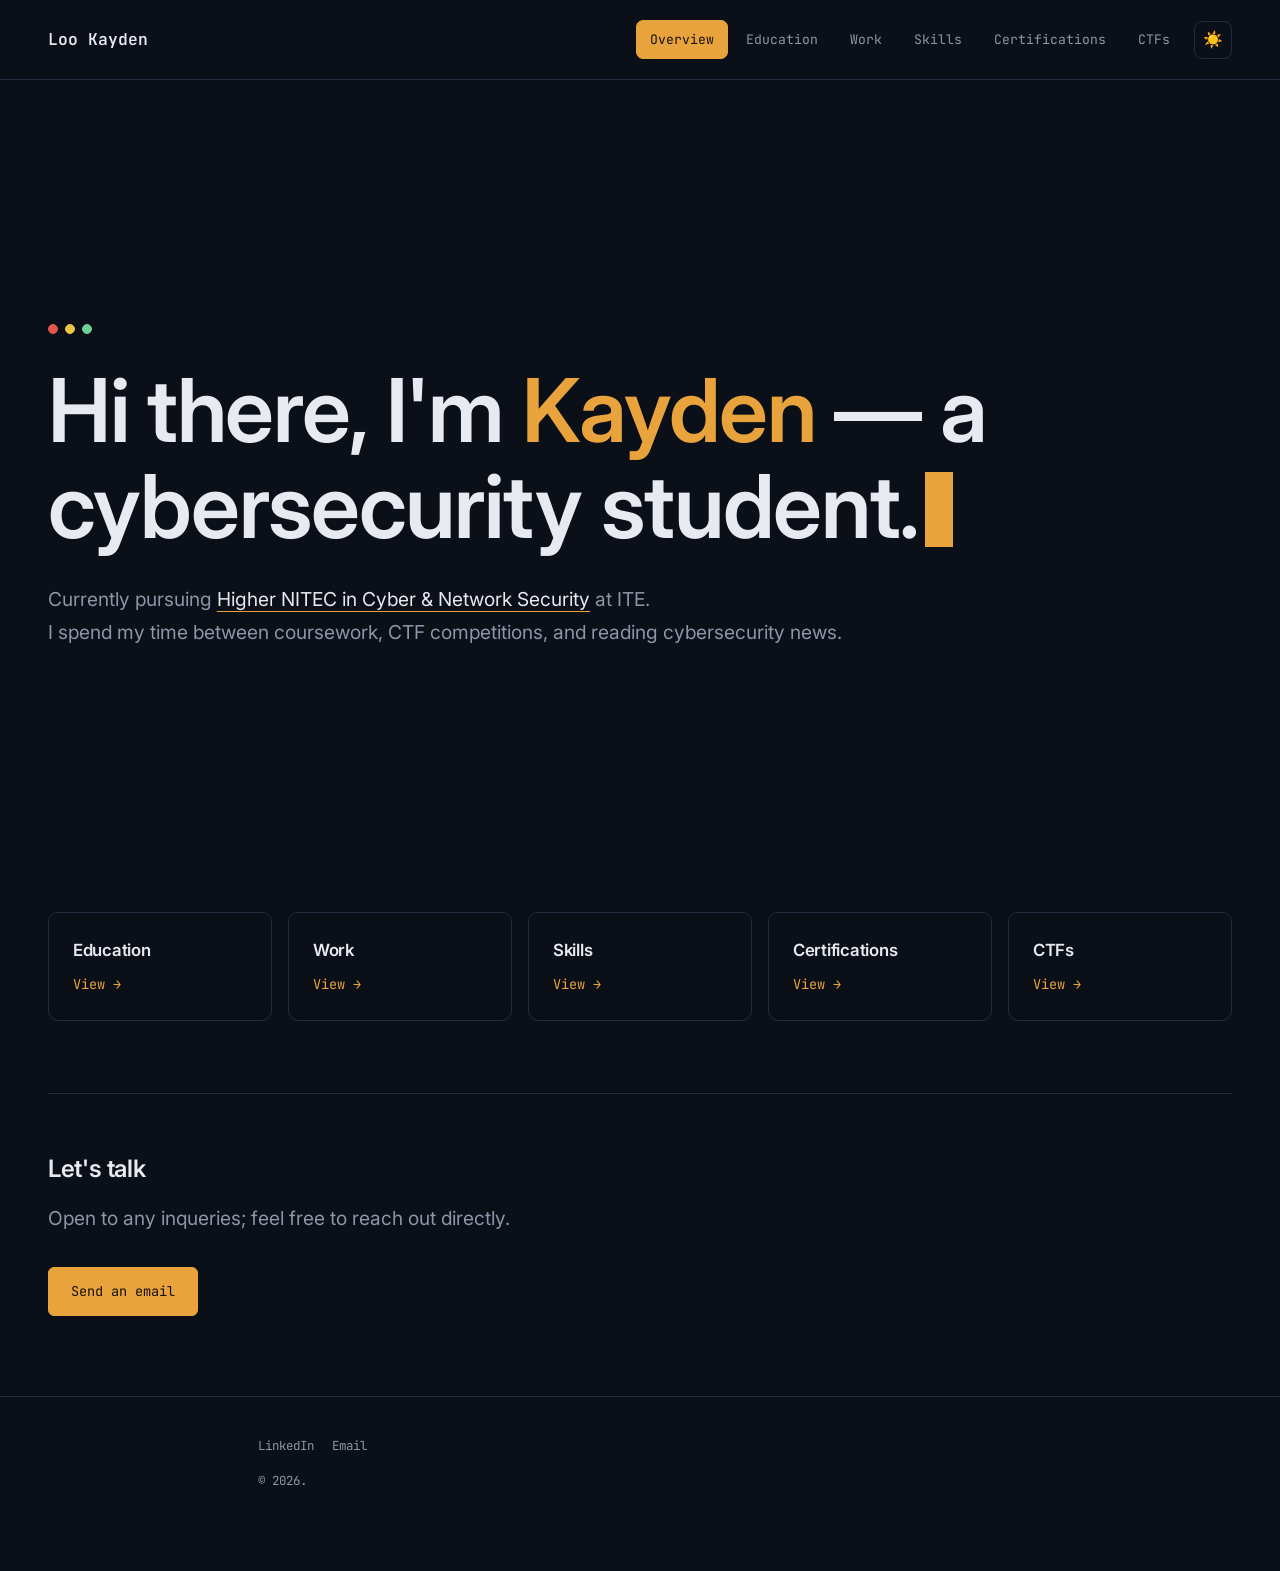
==== commit b31baf30: "Add files via upload" ====
--- a/index.html
+++ b/index.html
@@ -27,37 +27,45 @@
     <a href="education.html">Education</a>
     <a href="work.html">Work</a>
     <a href="skills.html">Skills</a>
+    <a href="certifications.html">Certifications</a>
     <a href="projects.html">CTFs</a>
-    <a href="certifications.html">Certifications</a>
     <button id="theme-toggle" class="theme-toggle" aria-label="Switch theme">🌙</button>
   </nav>
 </header>
 
 <main>
   <section class="page hero">
-    <h1>Hi there, I'm <span class="accent-text">Kayden</span> — a cybersecurity student.</h1>
-    <p>
-      Currently pursuing a <a href="education.html">Higher NITEC in Cyber &amp; Network Security</a> at ITE.<br>
-      I spend my time between coursework, CTF competitions, and reading cybersecurity news.
-    </p>
+    <div class="hero-intro">
+      <div class="term-bar"><span></span><span></span><span></span></div>
+      <h1>Hi there, I'm <span class="accent-text">Kayden</span> — a cybersecurity student.<span class="cursor"></span></h1>
+      <p>
+        Currently pursuing <a href="education.html">Higher NITEC in Cyber &amp; Network Security</a> at ITE.<br>
+        I spend my time between coursework, CTF competitions, and reading cybersecurity news.
+      </p>
+    </div>
 
     <div class="explore-grid">
       <a class="explore-card" href="education.html">
         <h3>Education</h3>
         <span class="arrow">View →</span>
       </a>
+      <a class="explore-card" href="work.html">
+        <h3>Work</h3>
+        <span class="arrow">View →</span>
+      </a>
       <a class="explore-card" href="skills.html">
         <h3>Skills</h3>
+        <span class="arrow">View →</span>
+      </a>
+      <a class="explore-card" href="certifications.html">
+        <h3>Certifications</h3>
         <span class="arrow">View →</span>
       </a>
       <a class="explore-card" href="projects.html">
         <h3>CTFs</h3>
         <span class="arrow">View →</span>
       </a>
-      <a class="explore-card" href="certifications.html">
-        <h3>Certifications</h3>
-        <span class="arrow">View →</span>
-      </a>
+      
     </div>
 
     <div class="page-block contact">
@@ -77,7 +85,7 @@
     <a href="https://www.linkedin.com/in/kayden-loo" target="_blank" rel="noopener">LinkedIn</a>
     <a href="mailto:luweiwenkayden@gmail.com">Email</a>
   </div>
-  <p>© 2026 Loo Kayden. Built with HTML &amp; CSS, hosted on GitHub Pages.</p>
+  <p>© 2026.</p>
 </footer>
 
 <script src="site.js" defer></script>
--- a/style.css
+++ b/style.css
@@ -31,7 +31,7 @@
 html { scroll-behavior: smooth; }
 
 body {
-  background: var(--bg);
+  background-color: var(--bg);
   color: var(--text);
   font-family: var(--sans);
   line-height: 1.6;
@@ -144,26 +144,78 @@
 
 h1, h2, h3 { font-weight: 600; letter-spacing: -0.015em; }
 
+.eyebrow {
+  display: block;
+  font-family: var(--mono);
+  font-size: 0.78rem;
+  letter-spacing: 0.08em;
+  color: var(--accent);
+  margin-bottom: 14px;
+}
+
+.eyebrow::before { content: "// "; opacity: 0.85; }
+
+.term-bar {
+  display: flex;
+  gap: 7px;
+  margin-bottom: 28px;
+}
+
+.term-bar span {
+  width: 10px;
+  height: 10px;
+  border-radius: 50%;
+  border: 1px solid var(--line);
+  background: var(--panel-2);
+}
+
+.term-bar span:nth-child(1) { background: #E2574C; border-color: #E2574C; }
+.term-bar span:nth-child(2) { background: #E8C547; border-color: #E8C547; }
+.term-bar span:nth-child(3) { background: var(--good); border-color: var(--good); }
+
+.cursor {
+  display: inline-block;
+  width: 0.5ch;
+  height: 0.85em;
+  background: var(--accent);
+  margin-left: 6px;
+  vertical-align: -0.1em;
+  animation: blink 1s steps(1) infinite;
+}
+
+@keyframes blink { 50% { opacity: 0; } }
+
 /* Hero (index page) */
 
-.hero { animation: rise 0.6s ease both; }
+.hero {
+  max-width: 1440px;
+  animation: rise 0.6s ease both;
+}
 
 @keyframes rise {
   from { opacity: 0; transform: translateY(10px); }
   to { opacity: 1; transform: translateY(0); }
 }
 
+.hero-intro {
+  min-height: calc(100vh - 220px);
+  display: flex;
+  flex-direction: column;
+  justify-content: center;
+  transform: translateY(-30px);
+}
+
 .hero h1 {
-  font-size: clamp(2rem, 4vw, 2.75rem);
-  max-width: 18ch;
-  line-height: 1.15;
+  font-size: clamp(2.75rem, 7vw, 5.5rem);
+  max-width: 26ch;
+  line-height: 1.1;
 }
 
 .hero p {
-  margin-top: 22px;
-  color: var(--text-muted);
-  max-width: 60ch;
-  font-size: 1.05rem;
+  margin-top: 28px;
+  color: var(--text-muted);
+  max-width: 75ch;
+  font-size: 1.2rem;
   line-height: 1.7;
 }
 
@@ -539,4 +591,5 @@
 @media (prefers-reduced-motion: reduce) {
   html { scroll-behavior: auto; }
   .hero { animation: none; }
-}
+  .cursor { animation: none; opacity: 1; }
+}
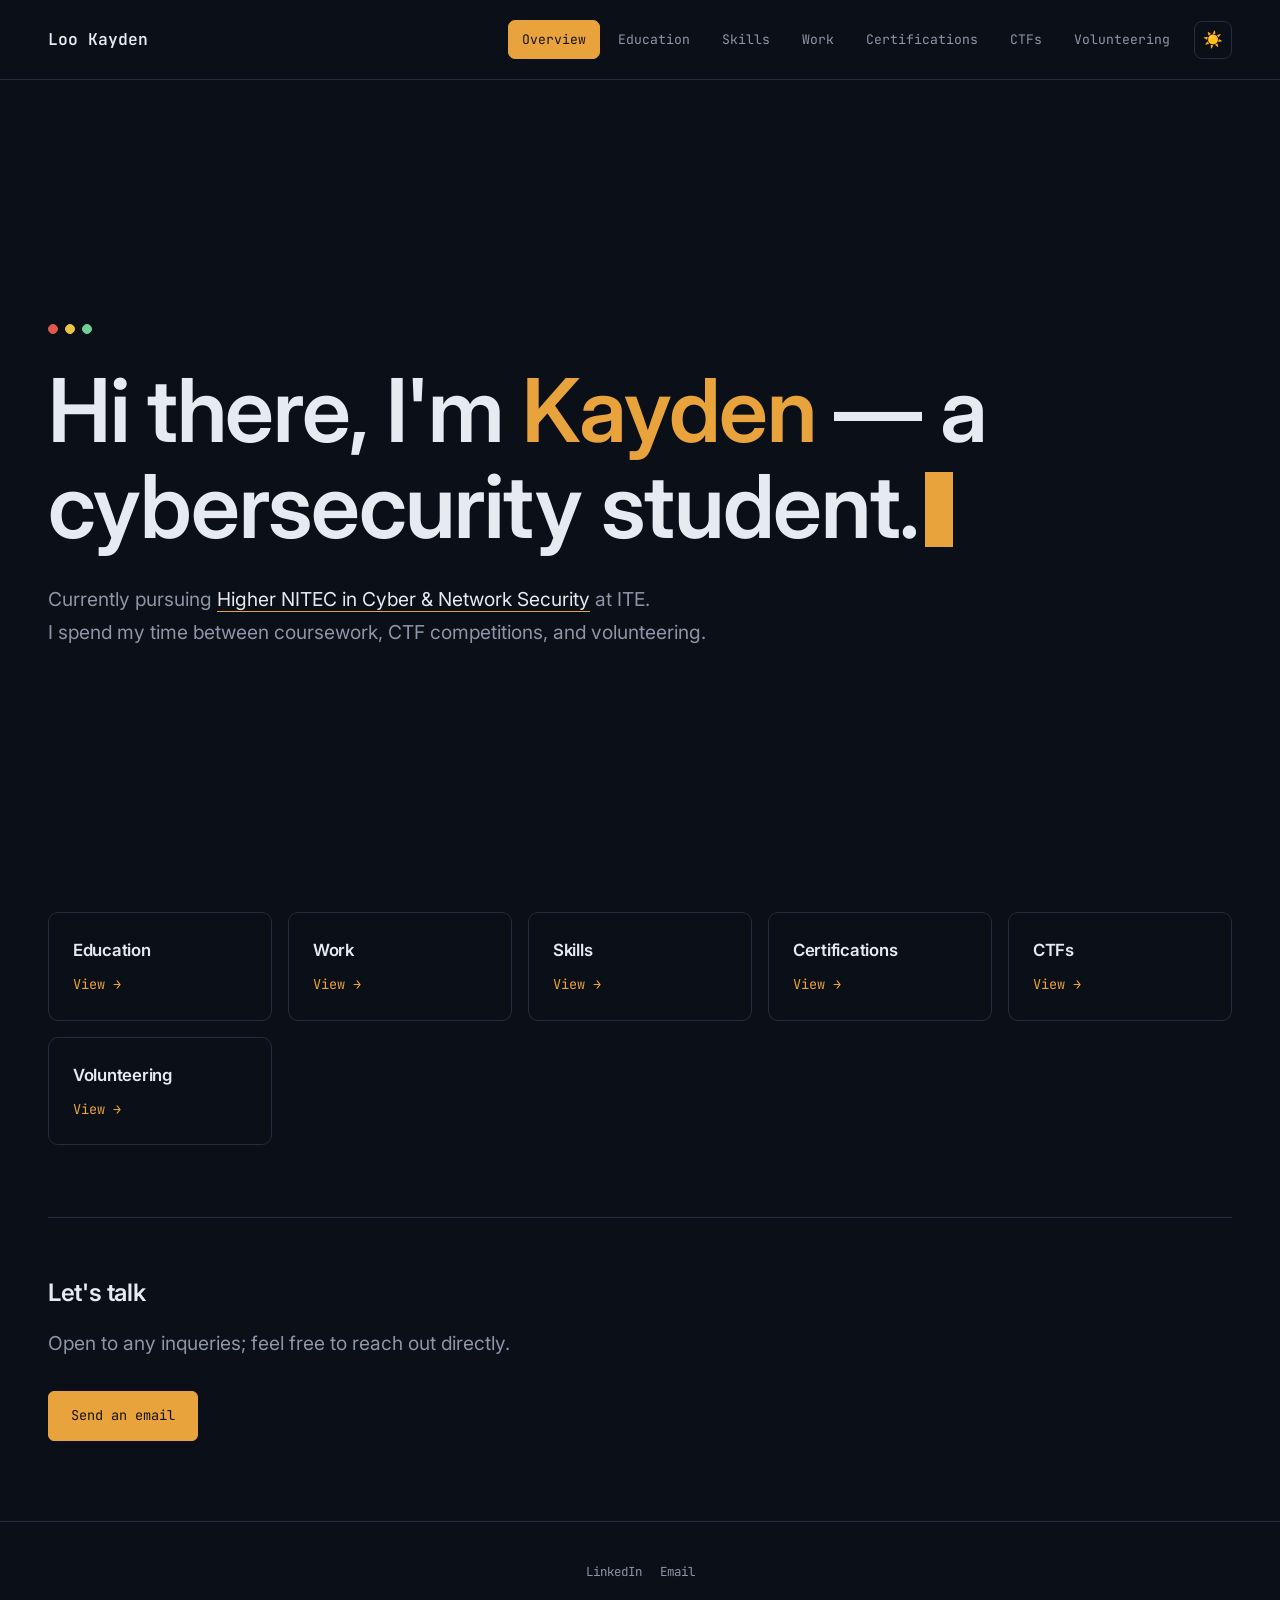
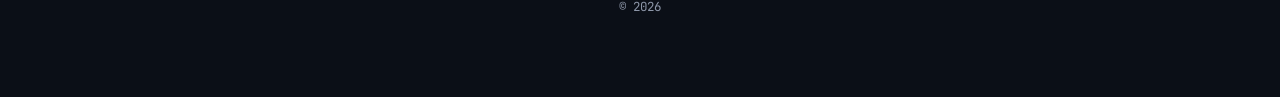
==== commit 5d16195f: "Add files via upload" ====
--- a/index.html
+++ b/index.html
@@ -25,10 +25,11 @@
   <nav class="top-nav" aria-label="Primary navigation">
     <a href="index.html" class="active">Overview</a>
     <a href="education.html">Education</a>
+    <a href="skills.html">Skills</a>
     <a href="work.html">Work</a>
-    <a href="skills.html">Skills</a>
     <a href="certifications.html">Certifications</a>
-    <a href="projects.html">CTFs</a>
+    <a href="ctfs.html">CTFs</a>
+    <a href="volunteering.html">Volunteering</a>
     <button id="theme-toggle" class="theme-toggle" aria-label="Switch theme">🌙</button>
   </nav>
 </header>
@@ -40,10 +41,18 @@
       <h1>Hi there, I'm <span class="accent-text">Kayden</span> — a cybersecurity student.<span class="cursor"></span></h1>
       <p>
         Currently pursuing <a href="education.html">Higher NITEC in Cyber &amp; Network Security</a> at ITE.<br>
-        I spend my time between coursework, CTF competitions, and reading cybersecurity news.
+        I spend my time between coursework, CTF competitions, and volunteering.
       </p>
     </div>
 
+
+    <div>
+      <p>
+        
+      </p>
+      
+      
+    </div>
     <div class="explore-grid">
       <a class="explore-card" href="education.html">
         <h3>Education</h3>
@@ -61,8 +70,12 @@
         <h3>Certifications</h3>
         <span class="arrow">View →</span>
       </a>
-      <a class="explore-card" href="projects.html">
+      <a class="explore-card" href="ctfs.html">
         <h3>CTFs</h3>
+        <span class="arrow">View →</span>
+      </a>
+      <a class="explore-card" href="volunteering.html">
+        <h3>Volunteering</h3>
         <span class="arrow">View →</span>
       </a>
       
@@ -81,11 +94,13 @@
 </main>
 
 <footer class="site-footer">
-  <div class="footer-socials">
-    <a href="https://www.linkedin.com/in/kayden-loo" target="_blank" rel="noopener">LinkedIn</a>
-    <a href="mailto:luweiwenkayden@gmail.com">Email</a>
+  <div class="footer-inner">
+    <div class="footer-socials">
+      <a href="https://www.linkedin.com/in/kayden-loo" target="_blank" rel="noopener">LinkedIn</a>
+      <a href="mailto:luweiwenkayden@gmail.com">Email</a>
+    </div>
+    <p>© 2026</p>
   </div>
-  <p>© 2026.</p>
 </footer>
 
 <script src="site.js" defer></script>
--- a/style.css
+++ b/style.css
@@ -155,6 +155,11 @@
 
 .eyebrow::before { content: "// "; opacity: 0.85; }
 
+.heading-icon {
+  display: inline-block;
+  margin-right: 6px;
+}
+
 .term-bar {
   display: flex;
   gap: 7px;
@@ -291,6 +296,12 @@
   margin-top: 12px;
 }
 
+.skill-group {
+  border: 1px solid var(--line);
+  border-radius: 10px;
+  padding: 22px 24px;
+}
+
 .skill-group h3 {
   font-size: 0.95rem;
   margin-bottom: 12px;
@@ -311,6 +322,15 @@
   justify-content: space-between;
   border-bottom: 1px dashed var(--line);
   padding-bottom: 8px;
+  padding-left: 18px;
+  position: relative;
+}
+
+.skill-group li::before {
+  content: "•";
+  position: absolute;
+  left: 0;
+  color: var(--accent);
 }
 
 .skill-group li span.level { color: var(--accent); }
@@ -390,13 +410,22 @@
 
 .cert:first-child { border-top: none; }
 
-.cert .cert-name { font-size: 0.98rem; }
+.cert .cert-name { font-size: 0.98rem; font-weight: 600; }
 
 .cert .cert-meta {
   font-family: var(--mono);
   font-size: 0.8rem;
   color: var(--text-muted);
   white-space: nowrap;
+}
+
+.cert p {
+  flex-basis: 100%;
+  max-width: 62ch;
+  color: var(--text-muted);
+  margin-top: 8px;
+  font-size: 0.85rem;
+  line-height: 1.6;
 }
 
 .cert-group + .cert-group { margin-top: 48px; }
@@ -535,29 +564,24 @@
 /* Footer */
 
 .site-footer {
+  border-top: 1px solid var(--line);
+}
+
+.footer-inner {
   max-width: 860px;
   margin: 0 auto;
   padding: 40px 48px 80px;
   display: flex;
   flex-direction: column;
+  align-items: center;
+  text-align: center;
   gap: 14px;
   font-family: var(--mono);
   font-size: 0.78rem;
   color: var(--text-muted);
-  position: relative;
-}
-
-.site-footer::before {
-  content: "";
-  position: absolute;
-  top: 0;
-  left: 50%;
-  width: 100vw;
-  transform: translateX(-50%);
-  border-top: 1px solid var(--line);
-}
-
-.footer-socials { display: flex; gap: 18px; }
+}
+
+.footer-socials { display: flex; gap: 18px; justify-content: center; }
 
 .footer-socials a {
   color: var(--text-muted);
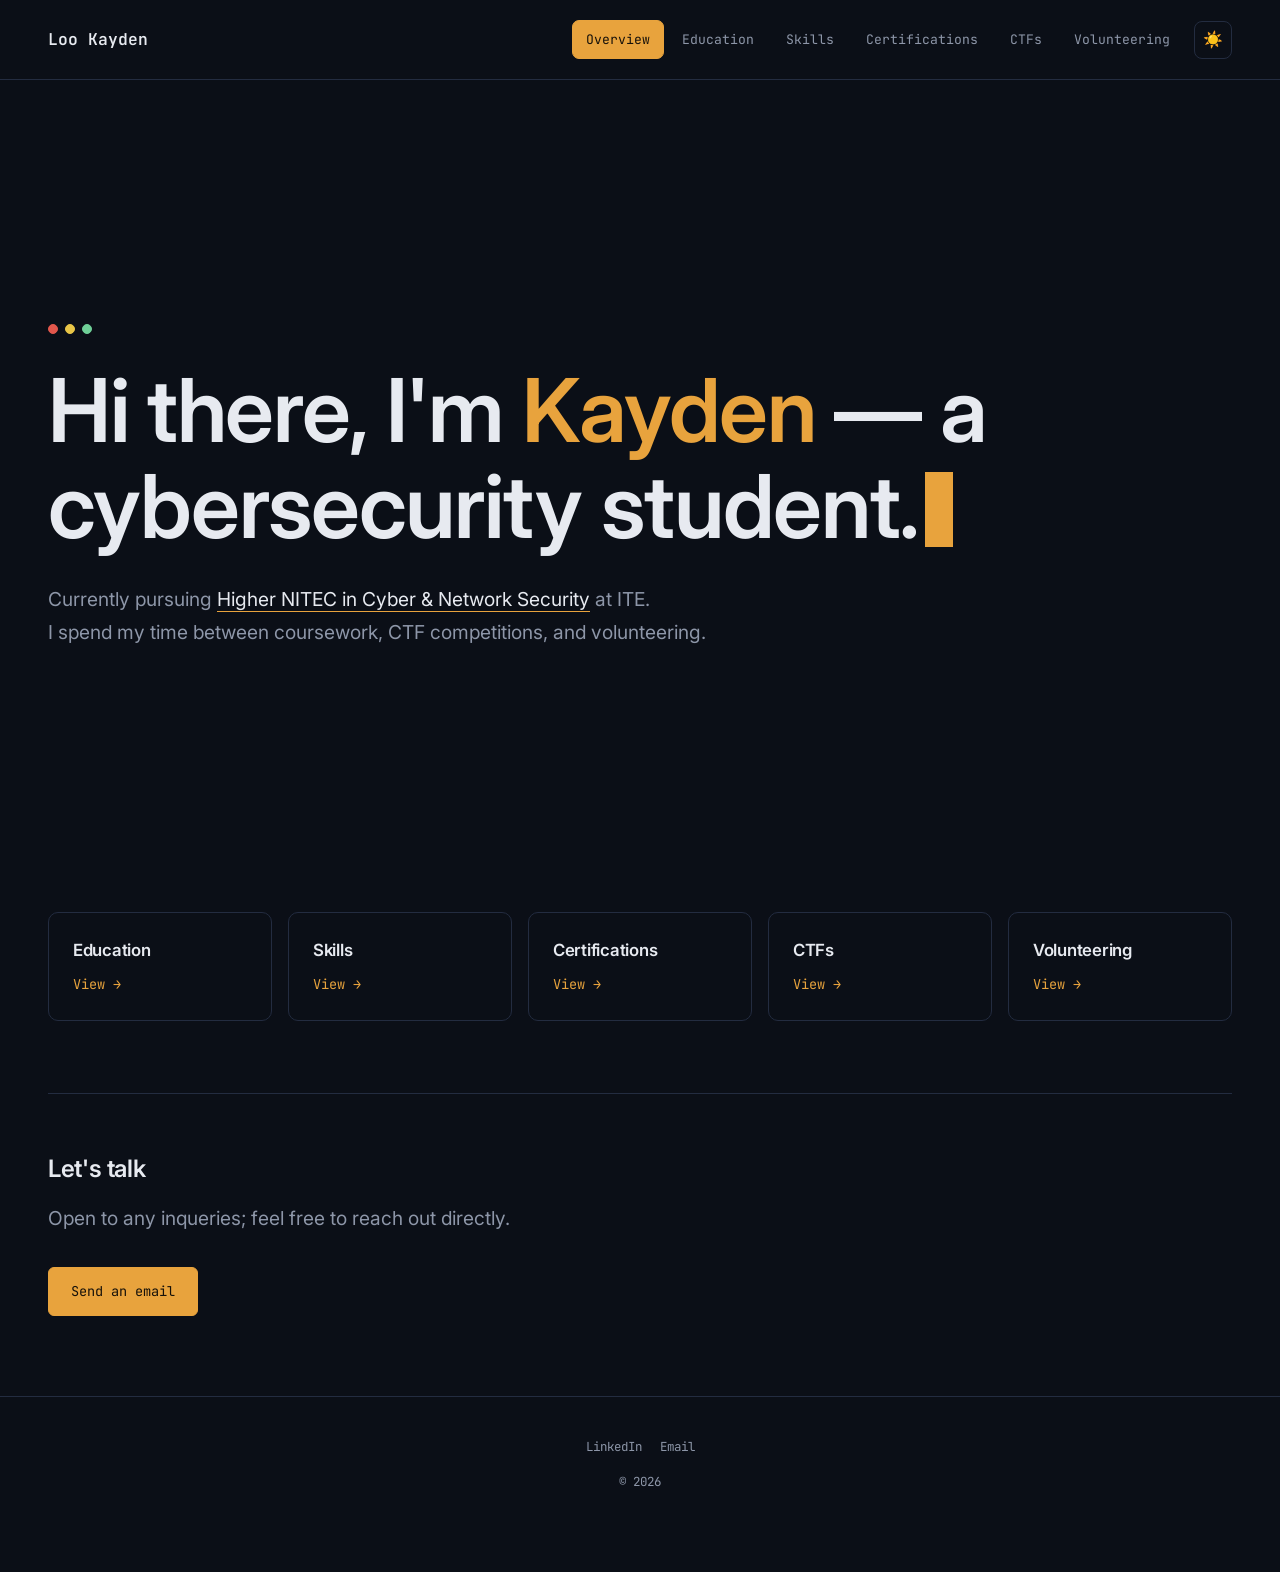
==== commit 9230f41f: "Add files via upload" ====
--- a/index.html
+++ b/index.html
@@ -26,7 +26,6 @@
     <a href="index.html" class="active">Overview</a>
     <a href="education.html">Education</a>
     <a href="skills.html">Skills</a>
-    <a href="work.html">Work</a>
     <a href="certifications.html">Certifications</a>
     <a href="ctfs.html">CTFs</a>
     <a href="volunteering.html">Volunteering</a>
@@ -56,10 +55,6 @@
     <div class="explore-grid">
       <a class="explore-card" href="education.html">
         <h3>Education</h3>
-        <span class="arrow">View →</span>
-      </a>
-      <a class="explore-card" href="work.html">
-        <h3>Work</h3>
         <span class="arrow">View →</span>
       </a>
       <a class="explore-card" href="skills.html">
--- a/style.css
+++ b/style.css
@@ -381,12 +381,11 @@
 }
 
 .entry .links a {
-  color: var(--text);
-  border-bottom: 1px solid var(--line);
+  color: var(--accent);
+  border-bottom: 1px solid transparent;
 }
 
 .entry .links a:hover, .entry .links a:focus-visible {
-  color: var(--accent);
   border-bottom-color: var(--accent);
 }
 
@@ -404,7 +403,8 @@
   align-items: baseline;
   padding: 16px 0;
   border-top: 1px solid var(--line);
-  gap: 20px;
+  row-gap: 4px;
+  column-gap: 20px;
   flex-wrap: wrap;
 }
 
@@ -423,7 +423,7 @@
   flex-basis: 100%;
   max-width: 62ch;
   color: var(--text-muted);
-  margin-top: 8px;
+  margin-top: 2px;
   font-size: 0.85rem;
   line-height: 1.6;
 }
@@ -447,6 +447,20 @@
   color: var(--accent);
   vertical-align: middle;
   white-space: nowrap;
+}
+
+.cert-link-row { flex-basis: 100%; }
+
+.cert-link {
+  display: inline-block;
+  font-family: var(--mono);
+  font-size: 0.78rem;
+  color: var(--accent);
+  border-bottom: 1px solid transparent;
+}
+
+.cert-link:hover, .cert-link:focus-visible {
+  border-bottom-color: var(--accent);
 }
 
 /* Education */
